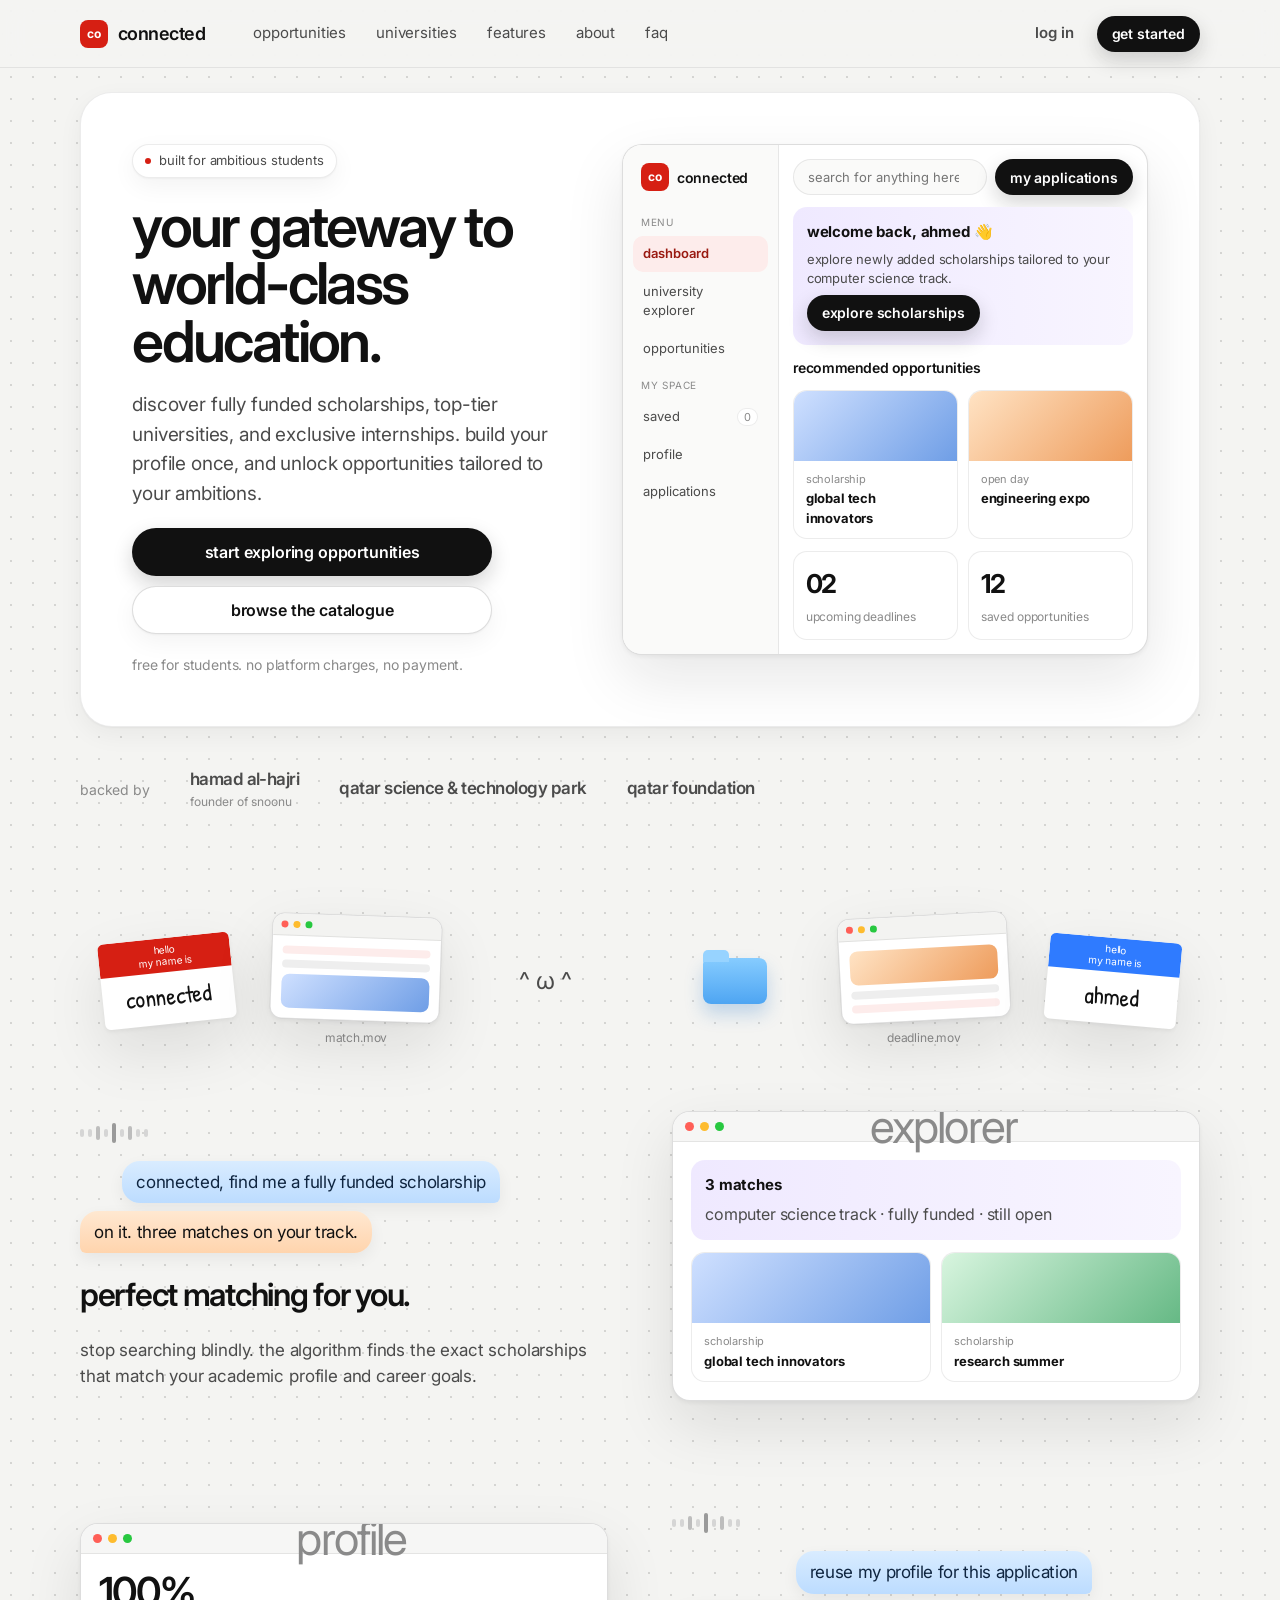
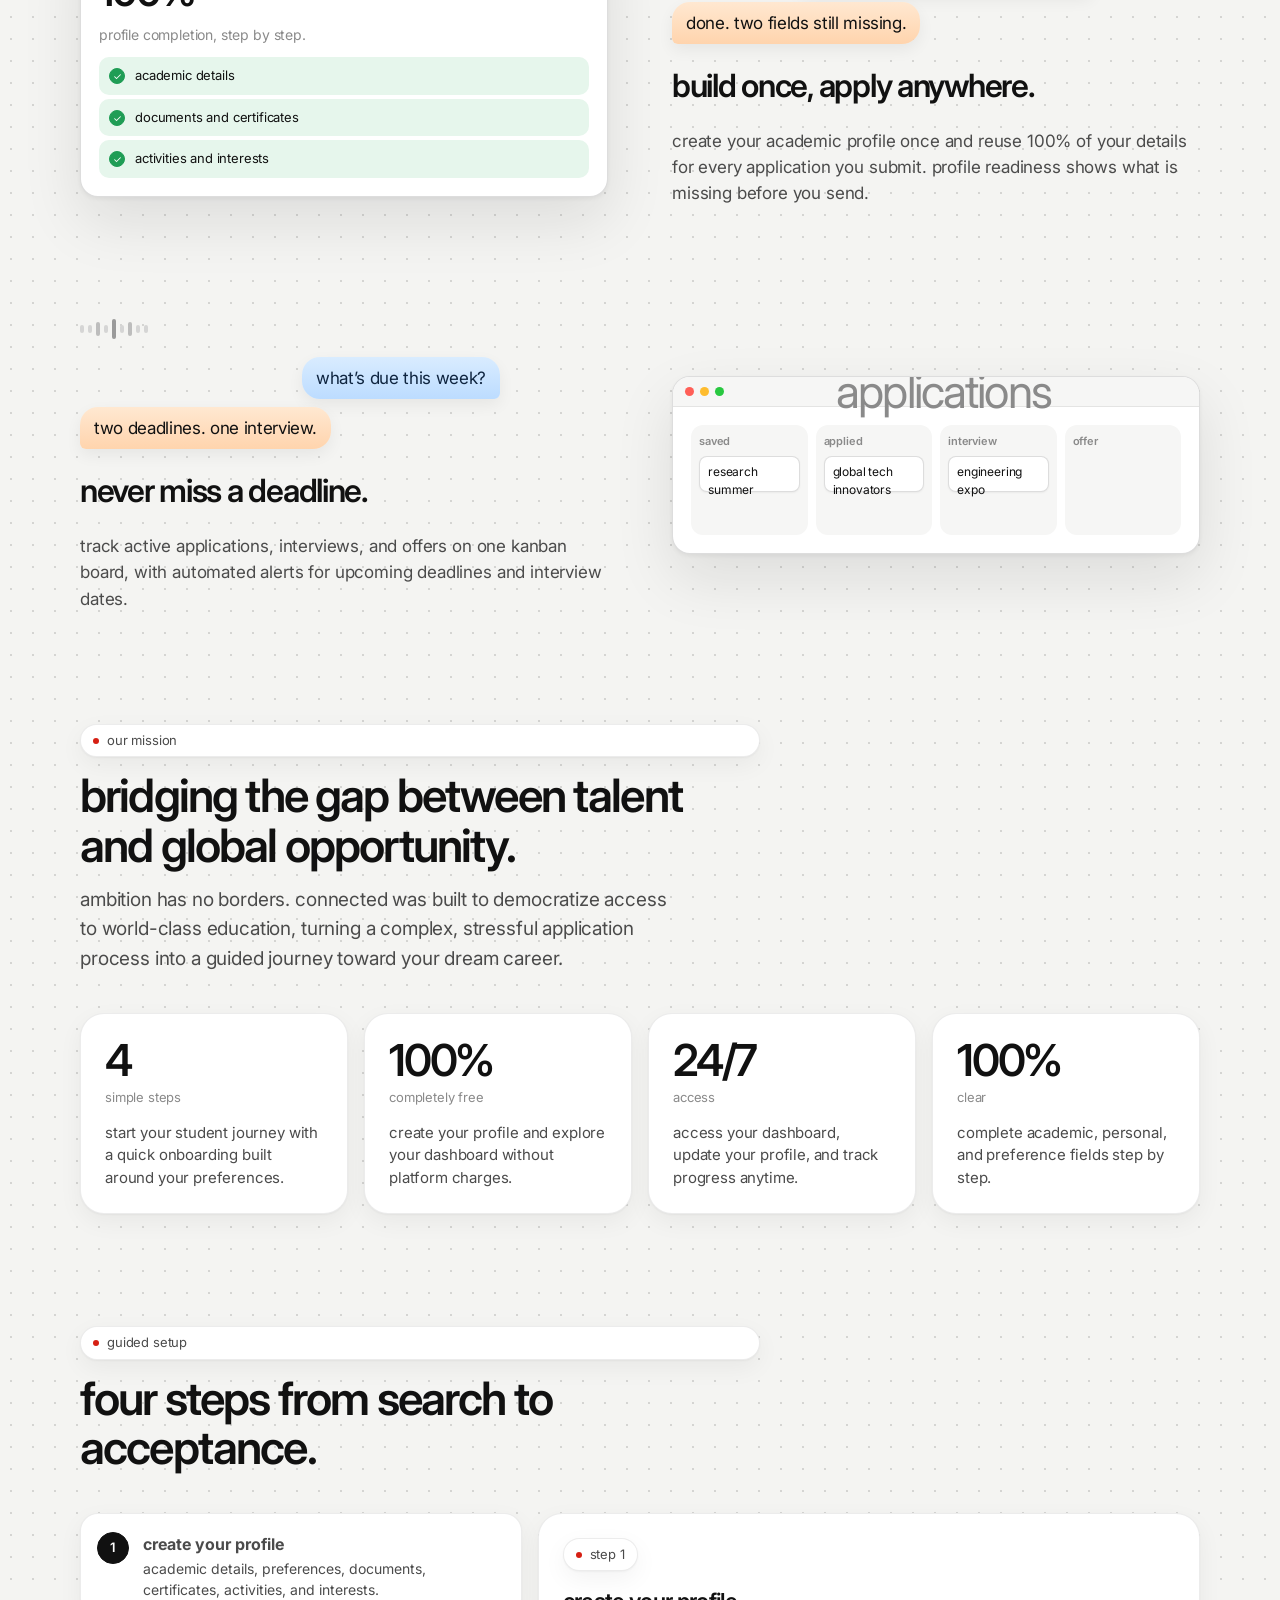
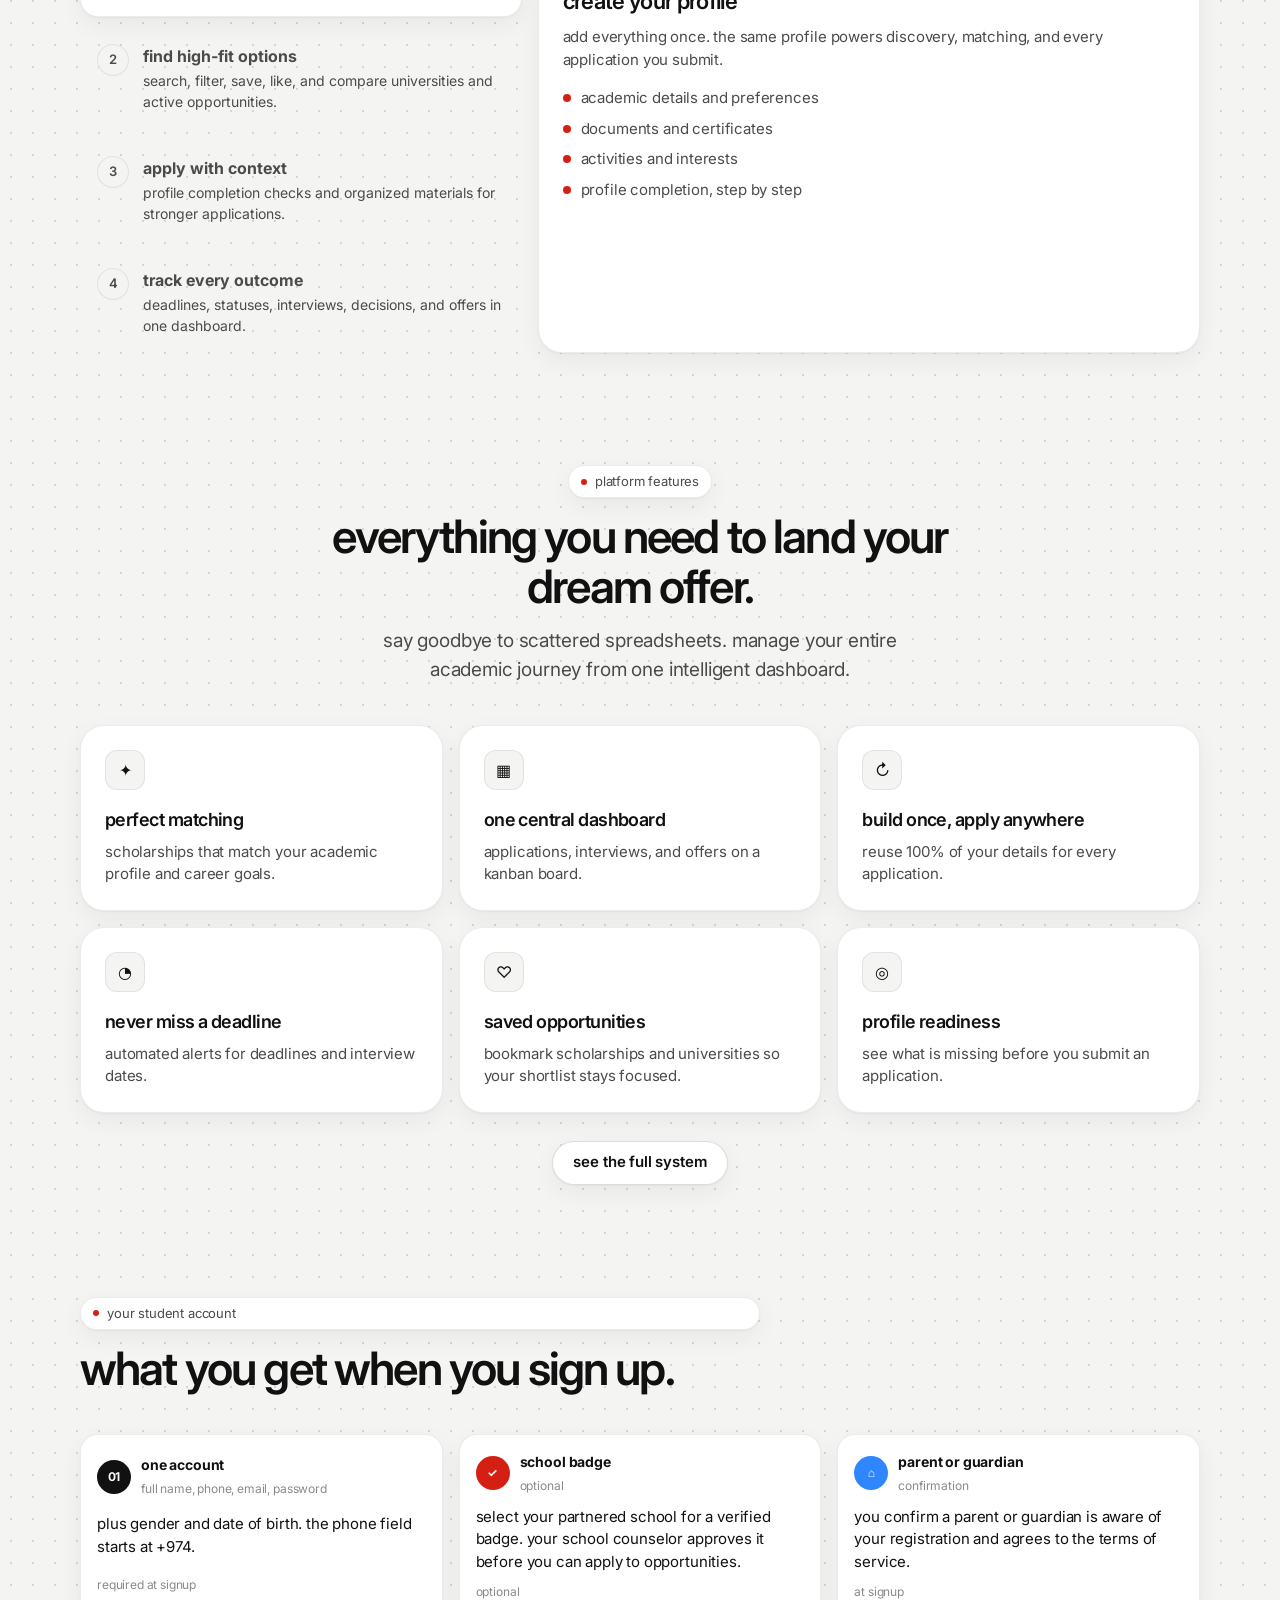
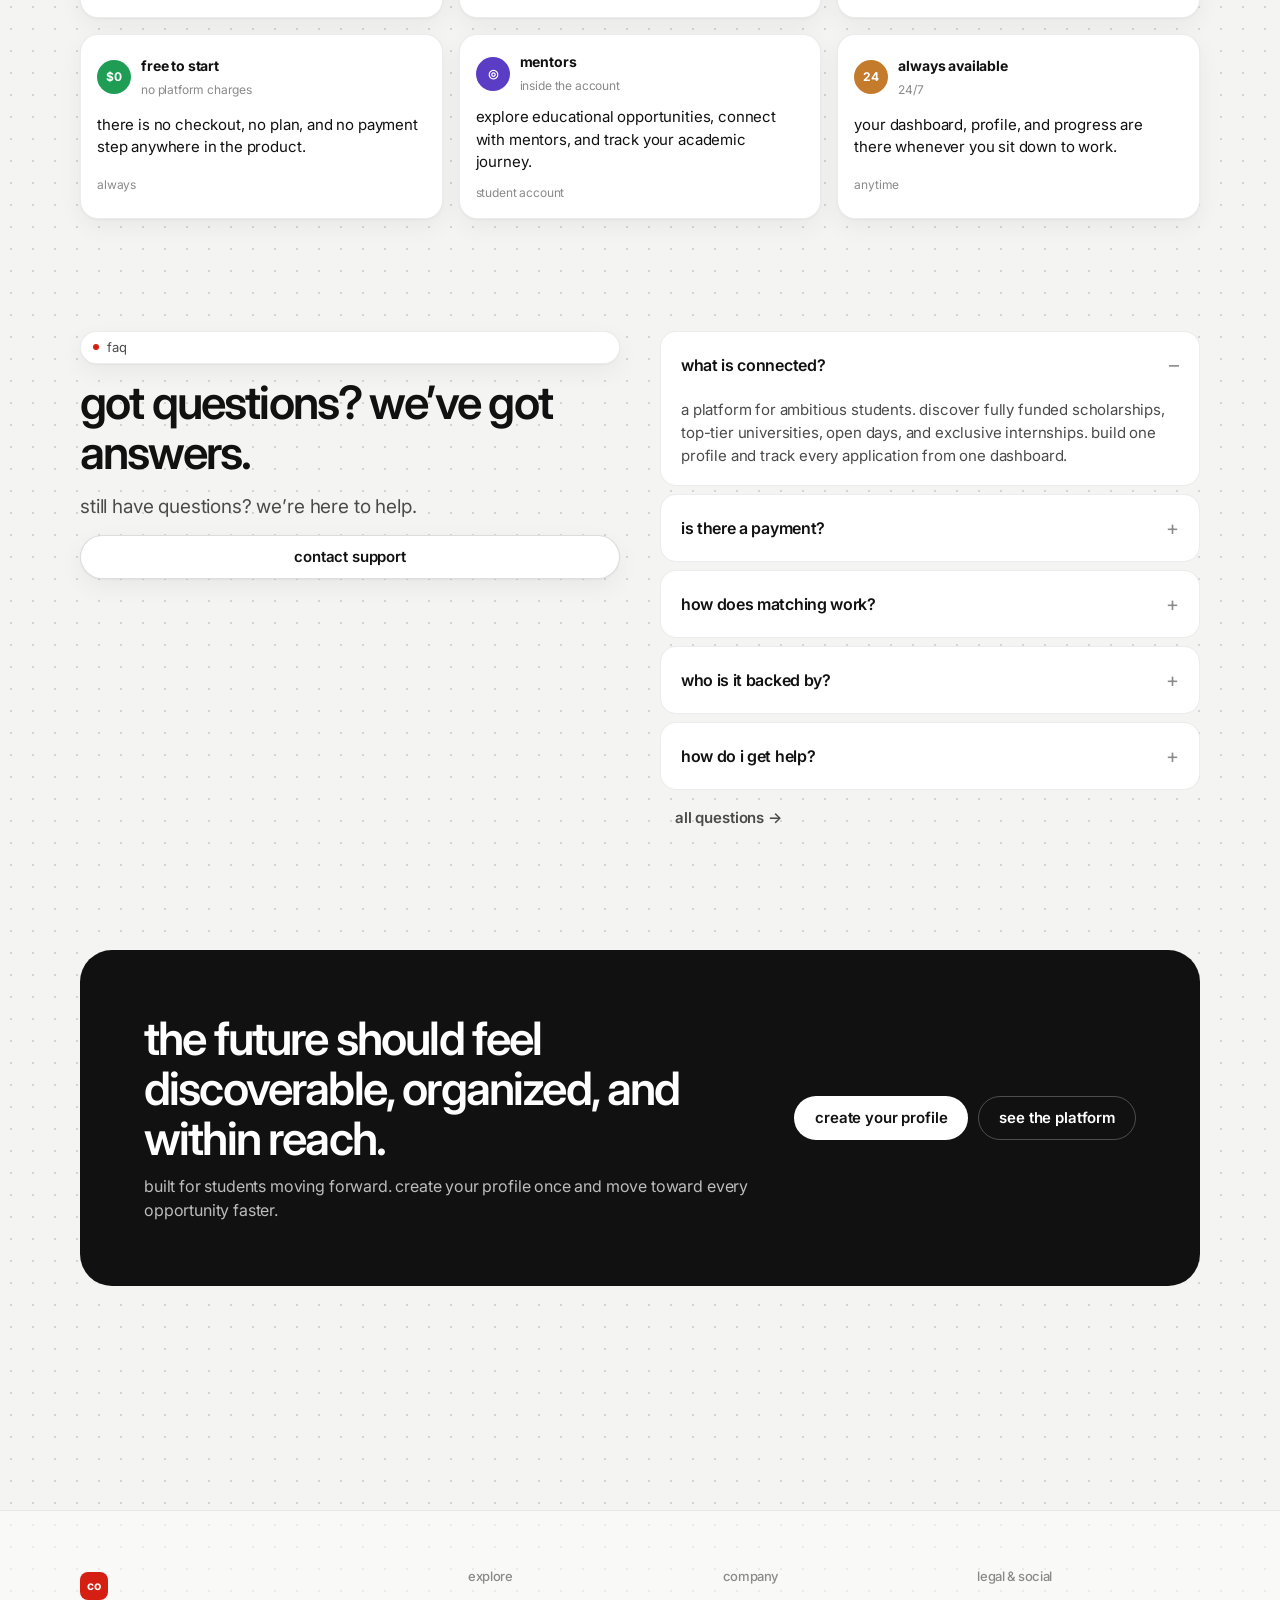
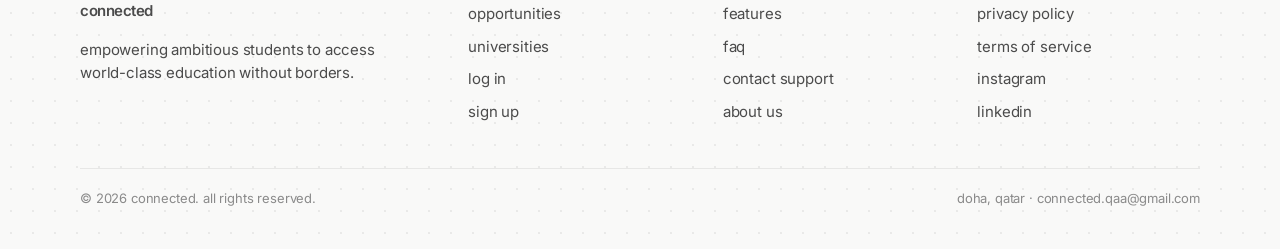
==== index.html @ 1ccaae8f "Add the ConnectED student site so it can be published from GitHub." ====
<!DOCTYPE html>
<html lang="en">
<head>
  <meta charset="UTF-8">
  <meta name="viewport" content="width=device-width, initial-scale=1">
  <title>connected — your gateway to world-class education</title>
  <meta name="description" content="ConnectED helps students discover fully funded scholarships, top-tier universities, and exclusive internships. One profile, one dashboard. Free, with no platform charges.">
  <link rel="icon" href="data:image/svg+xml,%3Csvg xmlns='http://www.w3.org/2000/svg' viewBox='0 0 32 32'%3E%3Crect rx='8' width='32' height='32' fill='%23d61f13'/%3E%3Ctext x='16' y='21' text-anchor='middle' font-size='12' font-weight='700' fill='white' font-family='sans-serif'%3Eco%3C/text%3E%3C/svg%3E">
  <link rel="preconnect" href="https://fonts.googleapis.com">
  <link rel="preconnect" href="https://fonts.gstatic.com" crossorigin>
  <link href="https://fonts.googleapis.com/css2?family=Inter:wght@400;500;600;700&family=Patrick+Hand&display=swap" rel="stylesheet">
  <link rel="stylesheet" href="css/site.css">
</head>
<body>
  <a class="skip" href="#main">skip to content</a>
  <div class="boot" id="boot" aria-hidden="true">
    <div>
      <div class="boot-num" id="boot-num">00</div>
      <p>loading opportunities</p>
      <div class="boot-bar"><span></span></div>
    </div>
  </div>

  <header class="nav">
    <div class="container">
      <a class="brand" href="index.html"><span class="brand-mark">co</span>connected</a>
      <nav class="nav-links" aria-label="Site">
        <a href="opportunities.html">opportunities</a>
        <a href="universities.html">universities</a>
        <a href="features.html">features</a>
        <a href="about.html">about</a>
        <a href="faq.html">faq</a>
      </nav>
      <div class="nav-right">
        <a class="btn btn-ghost" href="https://connectedqa.com/login">log in</a>
        <a class="btn btn-primary btn-sm" href="https://connectedqa.com/signup">get started</a>
        <button class="nav-toggle" id="nav-toggle" aria-expanded="false" aria-controls="mobile-panel" aria-label="Menu"><span></span></button>
      </div>
    </div>
  </header>
  <div class="mobile-panel" id="mobile-panel">
    <a href="opportunities.html">opportunities</a>
    <a href="universities.html">universities</a>
    <a href="features.html">features</a>
    <a href="about.html">about</a>
    <a href="faq.html">faq</a>
    <a href="support.html">support</a>
    <a href="https://connectedqa.com/login">log in</a>
    <a class="btn btn-primary" href="https://connectedqa.com/signup">get started</a>
  </div>

  <main id="main">
    <!-- hero: white card on grey paper (cal.com), tight display type (linear) -->
    <section class="hero">
      <div class="container">
        <div class="hero-card">
          <div class="hero-copy">
            <span class="eyebrow"><i></i>built for ambitious students</span>
            <h1 class="display">your gateway to world-class education.</h1>
            <p class="lead">discover fully funded scholarships, top-tier universities, and exclusive internships. build your profile once, and unlock opportunities tailored to your ambitions.</p>
            <div class="hero-actions">
              <a class="btn btn-primary" href="https://connectedqa.com/signup">start exploring opportunities</a>
              <a class="btn btn-secondary" href="opportunities.html">browse the catalogue</a>
            </div>
            <p class="hero-note">free for students. no platform charges, no payment.</p>
          </div>

          <div class="hero-visual">
            <div class="app" id="app" aria-label="ConnectED dashboard preview">
              <aside class="app-side">
                <div class="app-brand"><span class="brand-mark">co</span>connected</div>
                <div class="app-label">menu</div>
                <button type="button" data-view="dashboard" aria-pressed="true">dashboard</button>
                <button type="button" data-view="explorer" aria-pressed="false">university explorer</button>
                <button type="button" data-view="opportunities" aria-pressed="false">opportunities</button>
                <div class="app-label">my space</div>
                <button type="button" data-view="saved" aria-pressed="false">saved <span class="count" data-saved-count>0</span></button>
                <button type="button" data-view="profile" aria-pressed="false">profile</button>
                <button type="button" data-view="applications" aria-pressed="false">applications</button>
              </aside>
              <div class="app-main">
                <div class="app-top">
                  <input class="field" id="app-search" type="search" placeholder="search for anything here..." aria-label="Search the preview">
                  <a class="btn btn-primary btn-sm" href="https://connectedqa.com/signup">my applications</a>
                </div>

                <div class="app-panel" data-panel="dashboard">
                  <div class="banner">
                    <strong>welcome back, ahmed 👋</strong>
                    <p>explore newly added scholarships tailored to your computer science track.</p>
                    <a class="btn btn-primary btn-sm" href="opportunities.html">explore scholarships</a>
                  </div>
                  <h4>recommended opportunities</h4>
                  <div class="rec-grid">
                    <article class="rec"><div class="rec-cover cover-a"></div><div class="rec-body"><span>scholarship</span><strong>global tech innovators</strong></div></article>
                    <article class="rec"><div class="rec-cover cover-b"></div><div class="rec-body"><span>open day</span><strong>engineering expo</strong></div></article>
                  </div>
                  <div class="rail">
                    <div class="mini"><b>02</b><span>upcoming deadlines</span></div>
                    <div class="mini"><b>12</b><span>saved opportunities</span></div>
                  </div>
                </div>

                <div class="app-panel" data-panel="explorer" hidden>
                  <h4>global university hub</h4>
                  <p>discover institutions tailored to your ambitions, or explore the complete network. filter by location, major, and interest.</p>
                  <div class="app-top">
                    <input class="field" placeholder="location" aria-label="Location" disabled>
                    <input class="field" value="computer science" aria-label="Major" disabled>
                  </div>
                  <div class="empty"><strong>the live network opens in your account</strong><p>this preview follows the computer science track from the homepage.</p></div>
                  <a class="btn btn-secondary btn-sm" href="universities.html">open the university hub</a>
                </div>

                <div class="app-panel" data-panel="opportunities" hidden>
                  <h4>active opportunities</h4>
                  <div data-opp-list></div>
                </div>

                <div class="app-panel" data-panel="saved" hidden>
                  <h4>saved</h4>
                  <div data-saved-list></div>
                </div>

                <div class="app-panel" data-panel="profile" hidden>
                  <div class="meter" data-meter>50%</div>
                  <p>profile completion. academic, personal, and preference fields, step by step.</p>
                  <div class="check-list">
                    <button class="check" type="button" aria-pressed="true"><span class="dot">✓</span>academic details</button>
                    <button class="check" type="button" aria-pressed="true"><span class="dot">✓</span>preferences</button>
                    <button class="check" type="button" aria-pressed="false"><span class="dot">✓</span>documents and certificates</button>
                    <button class="check" type="button" aria-pressed="false"><span class="dot">✓</span>activities and interests</button>
                  </div>
                </div>

                <div class="app-panel" data-panel="applications" hidden>
                  <h4>one central dashboard</h4>
                  <p>track active applications, interviews, and offers.</p>
                  <div class="kanban">
                    <div><b>saved</b><span class="chip">global tech innovators</span></div>
                    <div><b>applied</b></div>
                    <div><b>interview</b></div>
                    <div><b>offer</b></div>
                  </div>
                </div>
              </div>
            </div>
          </div>
        </div>

        <div class="logo-row" aria-label="Backed by">
          <span class="label">backed by</span>
          <span class="logo">hamad al-hajri<small>founder of snoonu</small></span>
          <span class="logo">qatar science &amp; technology park</span>
          <span class="logo">qatar foundation</span>
        </div>
      </div>
    </section>

    <!-- sticker band (heyclicky) -->
    <section class="section tight">
      <div class="container">
        <div class="stickers" aria-hidden="true">
          <div class="sticker"><div class="nametag red" style="--rot:-6deg"><div class="nametag-top">hello<br>my name is</div><div class="nametag-name">connected</div></div></div>
          <div class="sticker"><div class="window" style="--rot:2deg"><div class="window-bar"><i></i><i></i><i></i></div><div class="window-body"><div class="bar on"></div><div class="bar"></div><div class="tile cover-a"></div></div></div><span class="cap">match.mov</span></div>
          <div class="sticker"><div class="kaomoji">^ ω ^</div></div>
          <div class="sticker"><div class="folder"></div></div>
          <div class="sticker"><div class="window" style="--rot:-3deg"><div class="window-bar"><i></i><i></i><i></i></div><div class="window-body"><div class="tile cover-b"></div><div class="bar"></div><div class="bar on"></div></div></div><span class="cap">deadline.mov</span></div>
          <div class="sticker"><div class="nametag blue" style="--rot:5deg"><div class="nametag-top">hello<br>my name is</div><div class="nametag-name">ahmed</div></div></div>
        </div>
      </div>
    </section>

    <!-- feature scenes -->
    <section class="section" id="features">
      <div class="container">
        <article class="scene">
          <div class="scene-copy">
            <div class="wave" aria-hidden="true"><i></i><i></i><i></i><i></i><i></i><i></i><i></i><i></i><i></i></div>
            <div class="bubbles">
              <div class="bubble me">connected, find me a fully funded scholarship</div>
              <div class="bubble them">on it. three matches on your track.</div>
            </div>
            <h3>perfect matching for you.</h3>
            <p>stop searching blindly. the algorithm finds the exact scholarships that match your academic profile and career goals.</p>
          </div>
          <div class="scene-visual">
            <div class="frame">
              <div class="frame-bar"><i></i><i></i><i></i><span class="title">explorer</span></div>
              <div class="frame-body">
                <div class="banner"><strong>3 matches</strong><p>computer science track · fully funded · still open</p></div>
                <div class="rec-grid">
                  <article class="rec"><div class="rec-cover cover-a"></div><div class="rec-body"><span>scholarship</span><strong>global tech innovators</strong></div></article>
                  <article class="rec"><div class="rec-cover cover-c"></div><div class="rec-body"><span>scholarship</span><strong>research summer</strong></div></article>
                </div>
              </div>
            </div>
          </div>
        </article>

        <article class="scene flip">
          <div class="scene-copy">
            <div class="wave" aria-hidden="true"><i></i><i></i><i></i><i></i><i></i><i></i><i></i><i></i><i></i></div>
            <div class="bubbles">
              <div class="bubble me">reuse my profile for this application</div>
              <div class="bubble them">done. two fields still missing.</div>
            </div>
            <h3>build once, apply anywhere.</h3>
            <p>create your academic profile once and reuse 100% of your details for every application you submit. profile readiness shows what is missing before you send.</p>
          </div>
          <div class="scene-visual">
            <div class="frame">
              <div class="frame-bar"><i></i><i></i><i></i><span class="title">profile</span></div>
              <div class="frame-body">
                <div class="meter">100%</div>
                <p class="muted small">profile completion, step by step.</p>
                <div class="check-list">
                  <span class="check" aria-pressed="true"><span class="dot">✓</span>academic details</span>
                  <span class="check" aria-pressed="true"><span class="dot">✓</span>documents and certificates</span>
                  <span class="check" aria-pressed="true"><span class="dot">✓</span>activities and interests</span>
                </div>
              </div>
            </div>
          </div>
        </article>

        <article class="scene">
          <div class="scene-copy">
            <div class="wave" aria-hidden="true"><i></i><i></i><i></i><i></i><i></i><i></i><i></i><i></i><i></i></div>
            <div class="bubbles">
              <div class="bubble me">what’s due this week?</div>
              <div class="bubble them">two deadlines. one interview.</div>
            </div>
            <h3>never miss a deadline.</h3>
            <p>track active applications, interviews, and offers on one kanban board, with automated alerts for upcoming deadlines and interview dates.</p>
          </div>
          <div class="scene-visual">
            <div class="frame">
              <div class="frame-bar"><i></i><i></i><i></i><span class="title">applications</span></div>
              <div class="frame-body">
                <div class="kanban">
                  <div><b>saved</b><span class="chip">research summer</span></div>
                  <div><b>applied</b><span class="chip">global tech innovators</span></div>
                  <div><b>interview</b><span class="chip">engineering expo</span></div>
                  <div><b>offer</b></div>
                </div>
              </div>
            </div>
          </div>
        </article>
      </div>
    </section>

    <!-- mission -->
    <section class="section" id="mission">
      <div class="container">
        <div class="section-head">
          <span class="eyebrow"><i></i>our mission</span>
          <h2 class="title">bridging the gap between talent and global opportunity.</h2>
          <p class="lead">ambition has no borders. connected was built to democratize access to world-class education, turning a complex, stressful application process into a guided journey toward your dream career.</p>
        </div>
        <div class="grid grid-4 mt">
          <div class="card stat"><div class="num">4</div><span class="num-label">simple steps</span><p>start your student journey with a quick onboarding built around your preferences.</p></div>
          <div class="card stat"><div class="num">100%</div><span class="num-label">completely free</span><p>create your profile and explore your dashboard without platform charges.</p></div>
          <div class="card stat"><div class="num">24/7</div><span class="num-label">access</span><p>access your dashboard, update your profile, and track progress anytime.</p></div>
          <div class="card stat"><div class="num">100%</div><span class="num-label">clear</span><p>complete academic, personal, and preference fields step by step.</p></div>
        </div>
      </div>
    </section>

    <!-- workflow -->
    <section class="section" id="workflow">
      <div class="container">
        <div class="section-head">
          <span class="eyebrow"><i></i>guided setup</span>
          <h2 class="title">four steps from search to acceptance.</h2>
        </div>
        <div class="steps mt">
          <div class="step-list" role="tablist" aria-label="Workflow steps">
            <button class="step" type="button" role="tab" data-step="0" aria-pressed="true"><span class="n">1</span><span><strong>create your profile</strong><span>academic details, preferences, documents, certificates, activities, and interests.</span></span></button>
            <button class="step" type="button" role="tab" data-step="1" aria-pressed="false"><span class="n">2</span><span><strong>find high-fit options</strong><span>search, filter, save, like, and compare universities and active opportunities.</span></span></button>
            <button class="step" type="button" role="tab" data-step="2" aria-pressed="false"><span class="n">3</span><span><strong>apply with context</strong><span>profile completion checks and organized materials for stronger applications.</span></span></button>
            <button class="step" type="button" role="tab" data-step="3" aria-pressed="false"><span class="n">4</span><span><strong>track every outcome</strong><span>deadlines, statuses, interviews, decisions, and offers in one dashboard.</span></span></button>
          </div>
          <div class="card step-detail" id="step-detail" role="tabpanel">
            <span class="eyebrow" id="step-kicker"><i></i>step 1</span>
            <h3 id="step-title" style="margin-top:14px">create your profile</h3>
            <p id="step-text">add everything once. the same profile powers discovery, matching, and every application you submit.</p>
            <ul id="step-list"></ul>
          </div>
        </div>
      </div>
    </section>

    <!-- everything -->
    <section class="section" id="everything">
      <div class="container">
        <div class="section-head center">
          <span class="eyebrow"><i></i>platform features</span>
          <h2 class="title">everything you need to land your dream offer.</h2>
          <p class="lead">say goodbye to scattered spreadsheets. manage your entire academic journey from one intelligent dashboard.</p>
        </div>
        <div class="grid grid-3 mt">
          <div class="card"><div class="icon">✦</div><h3>perfect matching</h3><p>scholarships that match your academic profile and career goals.</p></div>
          <div class="card"><div class="icon">▦</div><h3>one central dashboard</h3><p>applications, interviews, and offers on a kanban board.</p></div>
          <div class="card"><div class="icon">↻</div><h3>build once, apply anywhere</h3><p>reuse 100% of your details for every application.</p></div>
          <div class="card"><div class="icon">◔</div><h3>never miss a deadline</h3><p>automated alerts for deadlines and interview dates.</p></div>
          <div class="card"><div class="icon">♡</div><h3>saved opportunities</h3><p>bookmark scholarships and universities so your shortlist stays focused.</p></div>
          <div class="card"><div class="icon">◎</div><h3>profile readiness</h3><p>see what is missing before you submit an application.</p></div>
        </div>
        <div class="section-head center mt-s" style="margin-top:28px"><a class="btn btn-secondary" href="features.html">see the full system</a></div>
      </div>
    </section>

    <!-- notes wall -->
    <section class="section" id="account">
      <div class="container">
        <div class="section-head">
          <span class="eyebrow"><i></i>your student account</span>
          <h2 class="title">what you get when you sign up.</h2>
        </div>
        <div class="notes mt">
          <article class="note"><div class="note-top"><span class="avatar" style="background:#111">01</span><div><strong>one account</strong><span>full name, phone, email, password</span></div></div><p>plus gender and date of birth. the phone field starts at +974.</p><em>required at signup</em></article>
          <article class="note"><div class="note-top"><span class="avatar" style="background:#d61f13">✓</span><div><strong>school badge</strong><span>optional</span></div></div><p>select your partnered school for a verified badge. your school counselor approves it before you can apply to opportunities.</p><em>optional</em></article>
          <article class="note"><div class="note-top"><span class="avatar" style="background:#2f86ff">⌂</span><div><strong>parent or guardian</strong><span>confirmation</span></div></div><p>you confirm a parent or guardian is aware of your registration and agrees to the terms of service.</p><em>at signup</em></article>
          <article class="note"><div class="note-top"><span class="avatar" style="background:#1f9d55">$0</span><div><strong>free to start</strong><span>no platform charges</span></div></div><p>there is no checkout, no plan, and no payment step anywhere in the product.</p><em>always</em></article>
          <article class="note"><div class="note-top"><span class="avatar" style="background:#5b3cc4">◎</span><div><strong>mentors</strong><span>inside the account</span></div></div><p>explore educational opportunities, connect with mentors, and track your academic journey.</p><em>student account</em></article>
          <article class="note"><div class="note-top"><span class="avatar" style="background:#c47b2b">24</span><div><strong>always available</strong><span>24/7</span></div></div><p>your dashboard, profile, and progress are there whenever you sit down to work.</p><em>anytime</em></article>
        </div>
      </div>
    </section>

    <!-- faq -->
    <section class="section" id="faq">
      <div class="container">
        <div class="grid grid-2" style="gap:40px; align-items:start">
          <div class="section-head">
            <span class="eyebrow"><i></i>faq</span>
            <h2 class="title">got questions? we’ve got answers.</h2>
            <p class="lead">still have questions? we’re here to help.</p>
            <a class="btn btn-secondary" href="support.html">contact support</a>
          </div>
          <div class="faq">
            <div class="faq-item open"><button type="button" aria-expanded="true">what is connected?</button><p class="faq-a">a platform for ambitious students. discover fully funded scholarships, top-tier universities, open days, and exclusive internships. build one profile and track every application from one dashboard.</p></div>
            <div class="faq-item"><button type="button" aria-expanded="false">is there a payment?</button><p class="faq-a">no. there is no checkout and no paid plan. you create a profile and explore the dashboard without platform charges.</p></div>
            <div class="faq-item"><button type="button" aria-expanded="false">how does matching work?</button><p class="faq-a">you complete academic details, preferences, activities, and interests. connected uses that profile to surface scholarships and programs that fit your goals.</p></div>
            <div class="faq-item"><button type="button" aria-expanded="false">who is it backed by?</button><p class="faq-a">hamad al-hajri, founder of snoonu, qatar science and technology park, and qatar foundation.</p></div>
            <div class="faq-item"><button type="button" aria-expanded="false">how do i get help?</button><p class="faq-a">email connected.qaa@gmail.com. support typically replies within one business day.</p></div>
            <a class="btn btn-ghost" href="faq.html" style="justify-self:start">all questions →</a>
          </div>
        </div>
      </div>
    </section>

    <!-- cta -->
    <section class="section" id="cta">
      <div class="container">
        <div class="cta">
          <div>
            <h2 class="title">the future should feel discoverable, organized, and within reach.</h2>
            <p>built for students moving forward. create your profile once and move toward every opportunity faster.</p>
          </div>
          <div class="cta-actions">
            <a class="btn btn-primary" href="https://connectedqa.com/signup">create your profile</a>
            <a class="btn btn-secondary" href="features.html">see the platform</a>
          </div>
        </div>
      </div>
    </section>
  </main>

  <footer class="footer">
    <div class="container">
      <div class="footer-grid">
        <div>
          <a class="brand" href="index.html"><span class="brand-mark">co</span>connected</a>
          <p class="tag">empowering ambitious students to access world-class education without borders.</p>
        </div>
        <div><h4>explore</h4><a href="opportunities.html">opportunities</a><a href="universities.html">universities</a><a href="https://connectedqa.com/login">log in</a><a href="https://connectedqa.com/signup">sign up</a></div>
        <div><h4>company</h4><a href="features.html">features</a><a href="faq.html">faq</a><a href="support.html">contact support</a><a href="about.html">about us</a></div>
        <div><h4>legal &amp; social</h4><a href="https://connectedqa.com/privacy-policy">privacy policy</a><a href="https://connectedqa.com/terms-of-service">terms of service</a><a href="https://www.instagram.com/connectedqa/">instagram</a><a href="https://www.linkedin.com/company/connectedqa">linkedin</a></div>
      </div>
      <div class="footer-bottom"><span>© 2026 connected. all rights reserved.</span><span>doha, qatar · connected.qaa@gmail.com</span></div>
    </div>
  </footer>
  <script src="js/site.js"></script>
</body>
</html>
---- css/site.css ----
/* connected — design system
   grey paper + dot grid (heyclicky), white card hero + stacked pills (cal.com),
   128px section rhythm + tight display type (linear). grid only, no absolute text. */

:root {
  --bg: #f4f4f2;
  --paper: #ffffff;
  --ink: #111111;
  --ink-2: #4b4b4b;
  --ink-3: #8a8a8a;
  --line: rgba(17, 17, 17, 0.08);
  --line-2: rgba(17, 17, 17, 0.14);
  --brand: #d61f13;
  --brand-soft: #fdeceb;
  --blue: #2f86ff;
  --blue-soft: #e3efff;
  --green: #1f9d55;
  --green-soft: #e6f6ec;
  --radius: 24px;
  --radius-s: 14px;
  --shadow-s: 0 1px 2px rgba(17, 17, 17, 0.04), 0 8px 24px rgba(17, 17, 17, 0.05);
  --shadow-m: 0 2px 4px rgba(17, 17, 17, 0.05), 0 24px 60px rgba(17, 17, 17, 0.1);
  --font: "Inter", -apple-system, BlinkMacSystemFont, "Segoe UI", Roboto, sans-serif;
  --hand: "Patrick Hand", "Segoe Print", cursive;
  --container: 1120px;
  --nav-h: 68px;
  --section: 112px;
  color-scheme: light;
}

*, *::before, *::after { box-sizing: border-box; }
html { scroll-behavior: smooth; -webkit-text-size-adjust: 100%; }
body {
  margin: 0;
  font-family: var(--font);
  font-size: 16px;
  line-height: 1.5;
  color: var(--ink);
  background-color: var(--bg);
  background-image: radial-gradient(rgba(17, 17, 17, 0.14) 1px, transparent 1.2px);
  background-size: 22px 22px;
  letter-spacing: -0.01em;
  overflow-x: hidden;
}
img, svg { display: block; max-width: 100%; }
a { color: inherit; text-decoration: none; }
button, input, select, textarea { font: inherit; color: inherit; }
button { cursor: pointer; background: none; border: 0; padding: 0; }
p { margin: 0; }
h1, h2, h3, h4 { margin: 0; font-weight: 600; letter-spacing: -0.03em; }
[hidden] { display: none !important; }
::selection { background: #dbe9ff; }
:focus-visible { outline: 2px solid var(--blue); outline-offset: 3px; border-radius: 6px; }

.container { width: min(var(--container), calc(100% - 40px)); margin-inline: auto; }
.skip { position: absolute; left: 16px; top: -48px; z-index: 100; background: #fff; padding: 8px 12px; border-radius: 8px; }
.skip:focus { top: 12px; }

/* ---------- boot ---------- */
.boot {
  position: fixed; inset: 0; z-index: 90; display: grid; place-items: center;
  background: var(--bg);
  transition: opacity 0.4s ease, visibility 0.4s ease;
}
.boot.is-done { opacity: 0; visibility: hidden; }
.boot-num { font-size: 56px; font-weight: 600; letter-spacing: -0.06em; line-height: 1; text-align: center; }
.boot p { margin-top: 8px; color: var(--ink-3); text-align: center; font-size: 14px; }
.boot-bar { width: 140px; height: 3px; margin: 16px auto 0; border-radius: 99px; background: rgba(0, 0, 0, 0.08); overflow: hidden; }
.boot-bar span { display: block; height: 100%; width: 0; background: var(--ink); animation: load 1s ease forwards; }
@keyframes load { to { width: 100%; } }

/* ---------- nav ---------- */
.nav {
  position: sticky; top: 0; z-index: 50;
  height: var(--nav-h);
  background: rgba(244, 244, 242, 0.85);
  backdrop-filter: blur(14px);
  -webkit-backdrop-filter: blur(14px);
  border-bottom: 1px solid var(--line);
}
.nav .container { height: 100%; display: flex; align-items: center; gap: 28px; }
.brand { display: inline-flex; align-items: center; gap: 10px; font-weight: 600; font-size: 18px; letter-spacing: -0.03em; }
.brand-mark {
  width: 28px; height: 28px; border-radius: 8px; background: var(--brand); color: #fff;
  display: grid; place-items: center; font-size: 12px; font-weight: 700; letter-spacing: -0.02em;
}
.nav-links { display: flex; gap: 6px; margin-left: 8px; }
.nav-links a { padding: 8px 12px; border-radius: 10px; color: var(--ink-2); font-size: 15px; }
.nav-links a:hover, .nav-links a[aria-current="page"] { color: var(--ink); background: rgba(17, 17, 17, 0.05); }
.nav-right { margin-left: auto; display: flex; align-items: center; gap: 8px; }
.nav-toggle { display: none; width: 40px; height: 40px; border-radius: 10px; position: relative; }
.nav-toggle span, .nav-toggle span::before, .nav-toggle span::after {
  content: ""; position: absolute; left: 11px; width: 18px; height: 1.6px; background: var(--ink); border-radius: 2px;
}
.nav-toggle span { top: 19px; }
.nav-toggle span::before { left: 0; top: -6px; }
.nav-toggle span::after { left: 0; top: 6px; }
.mobile-panel {
  display: none; position: fixed; z-index: 49; left: 12px; right: 12px; top: calc(var(--nav-h) + 8px);
  background: #fff; border: 1px solid var(--line); border-radius: 20px; box-shadow: var(--shadow-m); padding: 10px;
}
.mobile-panel.is-open { display: block; }
.mobile-panel a { display: block; padding: 12px 14px; border-radius: 12px; font-size: 17px; }
.mobile-panel a:hover { background: var(--bg); }
.mobile-panel .btn { margin-top: 6px; width: 100%; }

/* ---------- buttons ---------- */
.btn {
  display: inline-flex; align-items: center; justify-content: center; gap: 8px;
  height: 44px; padding: 0 20px; border-radius: 999px;
  font-size: 15px; font-weight: 600; letter-spacing: -0.01em; white-space: nowrap;
  border: 1px solid transparent; transition: transform 0.15s ease, background 0.15s ease, box-shadow 0.15s ease;
}
.btn:hover { transform: translateY(-1px); }
.btn:active { transform: translateY(0); }
.btn-primary { background: var(--ink); color: #fff; box-shadow: 0 8px 20px rgba(17, 17, 17, 0.18); }
.btn-primary:hover { background: #000; }
.btn-secondary { background: #fff; color: var(--ink); border-color: var(--line-2); box-shadow: var(--shadow-s); }
.btn-ghost { background: transparent; color: var(--ink-2); height: 40px; padding: 0 14px; }
.btn-ghost:hover { color: var(--ink); background: rgba(17, 17, 17, 0.05); transform: none; }
.btn-block { width: 100%; }
.btn-sm { height: 36px; padding: 0 14px; font-size: 14px; }
.btn svg { width: 16px; height: 16px; }

/* ---------- type ---------- */
.eyebrow {
  display: inline-flex; align-items: center; gap: 8px;
  padding: 6px 12px; border-radius: 999px; background: #fff; border: 1px solid var(--line);
  font-size: 13px; color: var(--ink-2); box-shadow: var(--shadow-s);
}
.eyebrow i { width: 6px; height: 6px; border-radius: 50%; background: var(--brand); }
.display { font-size: clamp(42px, 6vw, 72px); line-height: 1; letter-spacing: -0.045em; }
.title { font-size: clamp(30px, 4vw, 46px); line-height: 1.08; letter-spacing: -0.04em; }
.title-s { font-size: clamp(22px, 2.6vw, 28px); line-height: 1.15; }
.lead { color: var(--ink-2); font-size: clamp(17px, 1.5vw, 19px); line-height: 1.55; }
.muted { color: var(--ink-3); }
.small { font-size: 14px; }
.hand { font-family: var(--hand); }
.section-head { max-width: 680px; display: grid; gap: 14px; }
.section-head.center { margin-inline: auto; text-align: center; justify-items: center; }
.section-head .lead { max-width: 600px; }

/* ---------- sections ---------- */
.section { padding-block: var(--section); }
.section.tight { padding-block: 64px; }
.section + .section { padding-top: 0; }
.grid { display: grid; gap: 16px; }
.grid-2 { grid-template-columns: repeat(2, minmax(0, 1fr)); }
.grid-3 { grid-template-columns: repeat(3, minmax(0, 1fr)); }
.grid-4 { grid-template-columns: repeat(4, minmax(0, 1fr)); }
.mt { margin-top: 40px; }
.mt-s { margin-top: 24px; }

.card {
  background: var(--paper); border: 1px solid var(--line); border-radius: var(--radius);
  padding: 24px; box-shadow: var(--shadow-s); min-width: 0;
}
.card h3 { font-size: 18px; margin-bottom: 8px; }
.card p { color: var(--ink-2); font-size: 15px; line-height: 1.5; }
.card .icon {
  width: 40px; height: 40px; border-radius: 12px; display: grid; place-items: center; margin-bottom: 16px;
  background: var(--bg); border: 1px solid var(--line); font-size: 16px;
}
.card.dark { background: var(--ink); color: #fff; border-color: var(--ink); }
.card.dark p { color: rgba(255, 255, 255, 0.72); }
.stat .num { font-size: 44px; font-weight: 600; letter-spacing: -0.05em; line-height: 1; }
.stat .num-label { display: block; margin-top: 6px; font-size: 13px; color: var(--ink-3); }
.stat p { margin-top: 14px; }

/* ---------- hero ---------- */
.hero { padding-top: 24px; }
.hero-card {
  background: var(--paper); border: 1px solid var(--line); border-radius: 32px; box-shadow: var(--shadow-s);
  padding: clamp(28px, 4vw, 56px);
  display: grid; grid-template-columns: minmax(0, 5fr) minmax(0, 6fr); gap: clamp(28px, 4vw, 56px); align-items: start;
}
.hero-copy { display: grid; gap: 20px; justify-items: start; min-width: 0; }
.hero-copy .display { font-size: clamp(38px, 4.5vw, 60px); overflow-wrap: anywhere; }
.hero-actions { display: grid; gap: 10px; width: min(100%, 360px); }
.hero-actions .btn { width: 100%; height: 48px; font-size: 16px; }
.hero-note { color: var(--ink-3); font-size: 14px; }
.hero-visual { min-width: 0; }

/* backed by */
.logo-row { display: flex; flex-wrap: wrap; align-items: center; gap: 14px 40px; padding-block: 40px 0; }
.logo-row .label { color: var(--ink-3); font-size: 14px; }
.logo-row .logo { font-weight: 600; font-size: 17px; letter-spacing: -0.03em; color: var(--ink-2); }
.logo-row .logo small { display: block; font-weight: 400; font-size: 12px; color: var(--ink-3); letter-spacing: 0; }

/* ---------- product mockup ---------- */
.app {
  background: #fff; border: 1px solid var(--line-2); border-radius: 20px; box-shadow: var(--shadow-m);
  display: grid; grid-template-columns: 156px minmax(0, 1fr); overflow: hidden; min-height: 460px;
}
.app-side { background: #fafaf9; border-right: 1px solid var(--line); padding: 14px 10px; display: grid; align-content: start; gap: 2px; }
.app-side .app-brand { display: flex; align-items: center; gap: 8px; padding: 4px 8px 12px; font-weight: 600; font-size: 14px; }
.app-side .app-label { padding: 10px 8px 4px; font-size: 10px; letter-spacing: 0.08em; color: var(--ink-3); text-transform: uppercase; }
.app-side button {
  display: flex; align-items: center; justify-content: space-between; gap: 6px;
  width: 100%; text-align: left; padding: 8px 10px; border-radius: 10px; font-size: 13px; color: var(--ink-2);
}
.app-side button:hover { background: rgba(17, 17, 17, 0.04); }
.app-side button[aria-pressed="true"] { background: var(--brand-soft); color: #9a1a11; font-weight: 600; }
.app-side .count { font-size: 11px; background: #fff; border: 1px solid var(--line); border-radius: 99px; padding: 0 6px; color: var(--ink-3); }
.app-main { padding: 14px; display: grid; gap: 12px; align-content: start; min-width: 0; }
.app-top { display: flex; gap: 8px; align-items: center; }
.field {
  height: 36px; width: 100%; border: 1px solid var(--line); background: #fafaf9; border-radius: 999px; padding: 0 14px; font-size: 13px; outline: none; min-width: 0;
}
.field:focus { border-color: #b9d4ff; background: #fff; }
.app-panel { display: grid; gap: 12px; }
.app-panel h4 { font-size: 14px; }
.app-panel p { font-size: 13px; color: var(--ink-2); }
.banner {
  background: linear-gradient(90deg, #efe9ff, #f8f5ff); border-radius: 14px; padding: 14px;
  display: grid; gap: 6px; justify-items: start;
}
.banner strong { font-size: 15px; }
.banner p { color: var(--ink-2); }
.rec-grid { display: grid; grid-template-columns: repeat(2, minmax(0, 1fr)); gap: 10px; }
.rec { border: 1px solid var(--line); border-radius: 14px; overflow: hidden; background: #fff; }
.rec-cover { height: 70px; }
.rec-body { padding: 10px 12px; display: grid; gap: 2px; }
.rec-body strong { font-size: 13px; }
.rec-body span { font-size: 11px; color: var(--ink-3); }
.cover-a { background: linear-gradient(135deg, #cfe0ff, #6f9ee6); }
.cover-b { background: linear-gradient(135deg, #ffe3c4, #ee9c5c); }
.cover-c { background: linear-gradient(135deg, #d8f5df, #66b985); }
.cover-d { background: linear-gradient(135deg, #f1d8ff, #a874d1); }
.rail { display: grid; grid-template-columns: 1fr 1fr; gap: 10px; }
.rail .mini { border: 1px solid var(--line); border-radius: 14px; padding: 12px; background: #fff; }
.rail .mini b { display: block; font-size: 26px; letter-spacing: -0.05em; }
.rail .mini span { font-size: 12px; color: var(--ink-3); }
.row-item {
  display: flex; justify-content: space-between; align-items: center; gap: 12px;
  padding: 12px 0; border-top: 1px solid var(--line);
}
.row-item:first-child { border-top: 0; }
.row-item strong { display: block; font-size: 14px; }
.row-item span { font-size: 12px; color: var(--ink-3); }
.chip-btn { height: 30px; padding: 0 12px; border-radius: 999px; border: 1px solid var(--line-2); background: #fff; font-size: 12px; font-weight: 600; white-space: nowrap; }
.chip-btn[aria-pressed="true"] { background: var(--ink); color: #fff; border-color: var(--ink); }
.empty { padding: 26px 12px; text-align: center; display: grid; gap: 4px; }
.empty strong { font-size: 14px; }
.empty p { font-size: 13px; color: var(--ink-3); }
.check-list { display: grid; gap: 4px; }
.check { display: flex; align-items: center; gap: 10px; width: 100%; text-align: left; padding: 9px 10px; border-radius: 10px; font-size: 13px; }
.check:hover { background: rgba(17, 17, 17, 0.04); }
.check[aria-pressed="true"] { background: var(--green-soft); }
.check .dot { width: 16px; height: 16px; border-radius: 50%; border: 1.5px solid #cfcfcf; flex: none; display: grid; place-items: center; color: #fff; font-size: 10px; }
.check[aria-pressed="true"] .dot { background: var(--green); border-color: var(--green); }
.meter { font-size: 40px; font-weight: 600; letter-spacing: -0.05em; line-height: 1; }
.kanban { display: grid; grid-template-columns: repeat(4, minmax(0, 1fr)); gap: 8px; }
.kanban > div { background: #f6f6f5; border-radius: 12px; padding: 8px; min-height: 110px; display: grid; align-content: start; gap: 6px; }
.kanban b { font-size: 11px; color: var(--ink-3); font-weight: 600; text-transform: lowercase; }
.kanban .chip { background: #fff; border-radius: 8px; padding: 6px 8px; font-size: 12px; box-shadow: 0 1px 2px rgba(0, 0, 0, 0.05); }

/* ---------- sticker band (heyclicky) ---------- */
.stickers {
  display: grid; grid-template-columns: repeat(6, minmax(0, 1fr)); gap: 16px; align-items: center; justify-items: center;
  padding-block: 40px 0;
}
.sticker { display: grid; gap: 8px; justify-items: center; animation: float 7s ease-in-out infinite; }
.sticker:nth-child(2n) { animation-delay: -2.5s; }
.sticker:nth-child(3n) { animation-delay: -4s; }
@keyframes float { 0%, 100% { translate: 0 0; } 50% { translate: 0 -8px; } }
.sticker .cap { font-size: 12px; color: var(--ink-3); }
.nametag { width: 132px; background: #fff; border-radius: 6px; overflow: hidden; box-shadow: var(--shadow-m); transform: rotate(var(--rot, -5deg)); }
.nametag-top { color: #fff; text-align: center; font-size: 10px; line-height: 1.15; padding: 6px 8px 5px; }
.nametag.red .nametag-top { background: var(--brand); }
.nametag.blue .nametag-top { background: #2f7bff; }
.nametag-name { font-family: var(--hand); font-size: 24px; text-align: center; padding: 6px 8px 10px; }
.kaomoji { font-size: 24px; color: var(--ink-2); }
.folder { width: 64px; height: 46px; border-radius: 6px 8px 8px 8px; background: linear-gradient(180deg, #86ccff, #4ea5f2); position: relative; box-shadow: 0 10px 18px rgba(40, 120, 200, 0.25); }
.folder::before { content: ""; position: absolute; left: 0; top: -8px; width: 26px; height: 12px; border-radius: 5px 5px 0 0; background: #97d3ff; }
.window { width: 170px; background: #fff; border: 1px solid var(--line-2); border-radius: 12px; overflow: hidden; box-shadow: var(--shadow-m); transform: rotate(var(--rot, 2deg)); }
.window-bar { height: 22px; display: flex; align-items: center; gap: 5px; padding: 0 8px; background: #f3f3f1; border-bottom: 1px solid var(--line); }
.window-bar i { width: 7px; height: 7px; border-radius: 50%; }
.window-bar i:nth-child(1) { background: #ff5f57; } .window-bar i:nth-child(2) { background: #febc2e; } .window-bar i:nth-child(3) { background: #28c840; }
.window-body { padding: 10px; display: grid; gap: 6px; }
.window-body .bar { height: 8px; border-radius: 4px; background: #eee; }
.window-body .bar.on { background: var(--brand-soft); }
.window-body .tile { height: 34px; border-radius: 8px; }
.badge-circle { width: 56px; height: 56px; border-radius: 50%; background: var(--ink); color: #fff; display: grid; place-items: center; font-weight: 700; font-size: 14px; box-shadow: var(--shadow-m); }

/* ---------- feature scenes (heyclicky bubbles) ---------- */
.scene { display: grid; grid-template-columns: minmax(0, 1fr) minmax(0, 1fr); gap: clamp(28px, 5vw, 72px); align-items: center; }
.scene + .scene { margin-top: var(--section); }
.scene.flip .scene-copy { order: 2; }
.scene-copy { display: grid; gap: 18px; justify-items: start; min-width: 0; }
.wave { display: flex; gap: 4px; align-items: center; height: 20px; }
.wave i { width: 4px; height: 8px; border-radius: 4px; background: #d5d5d5; }
.wave i:nth-child(3), .wave i:nth-child(7) { height: 14px; background: #bdbdbd; }
.wave i:nth-child(5) { height: 20px; background: #9a9a9a; }
.bubbles { display: grid; gap: 8px; width: 100%; max-width: 420px; }
.bubble {
  width: fit-content; max-width: 100%; padding: 10px 14px; border-radius: 18px; font-size: 17px; line-height: 1.3; letter-spacing: -0.02em;
  box-shadow: 0 6px 16px rgba(17, 17, 17, 0.06);
}
.bubble.me { justify-self: end; background: linear-gradient(180deg, #d9ecff, #bcdcff); color: #0f2540; border-bottom-right-radius: 6px; }
.bubble.them { background: linear-gradient(180deg, #ffe8d1, #ffd4ad); border-bottom-left-radius: 6px; }
.scene-copy h3 { font-size: clamp(24px, 2.8vw, 32px); letter-spacing: -0.04em; }
.scene-copy p { color: var(--ink-2); font-size: 17px; line-height: 1.55; }
.scene-visual { min-width: 0; }
.frame { background: #fff; border: 1px solid var(--line-2); border-radius: 18px; box-shadow: var(--shadow-m); overflow: hidden; }
.frame-bar { height: 30px; display: flex; align-items: center; gap: 6px; padding: 0 12px; background: #f6f6f5; border-bottom: 1px solid var(--line); color: var(--ink-3); font-size: 12px; }
.frame-bar .title { flex: 1; text-align: center; margin-right: 30px; }
.frame-bar i { width: 9px; height: 9px; border-radius: 50%; }
.frame-bar i:nth-child(1) { background: #ff5f57; } .frame-bar i:nth-child(2) { background: #febc2e; } .frame-bar i:nth-child(3) { background: #28c840; }
.frame-body { padding: 18px; display: grid; gap: 12px; }
.frame .cap { text-align: center; color: var(--ink-3); font-size: 13px; }

/* ---------- steps ---------- */
.steps { display: grid; grid-template-columns: minmax(0, 2fr) minmax(0, 3fr); gap: 16px; align-items: start; }
.step-list { display: grid; gap: 8px; }
.step {
  display: grid; grid-template-columns: 32px minmax(0, 1fr); gap: 14px; align-items: start; text-align: left;
  padding: 16px; border-radius: 18px; border: 1px solid transparent; width: 100%;
}
.step:hover { background: rgba(255, 255, 255, 0.6); }
.step[aria-pressed="true"] { background: #fff; border-color: var(--line); box-shadow: var(--shadow-s); }
.step .n { width: 32px; height: 32px; border-radius: 50%; display: grid; place-items: center; background: var(--bg); border: 1px solid var(--line); font-size: 13px; font-weight: 600; }
.step[aria-pressed="true"] .n { background: var(--ink); color: #fff; border-color: var(--ink); }
.step strong { display: block; font-size: 16px; }
.step span { display: block; color: var(--ink-2); font-size: 14px; margin-top: 2px; }
.step-detail { min-height: 100%; }
.step-detail h3 { font-size: 22px; margin-bottom: 8px; }
.step-detail ul { margin: 16px 0 0; padding: 0; list-style: none; display: grid; gap: 8px; }
.step-detail li { display: flex; gap: 10px; align-items: flex-start; color: var(--ink-2); font-size: 15px; }
.step-detail li::before { content: ""; width: 8px; height: 8px; margin-top: 7px; border-radius: 50%; background: var(--brand); flex: none; }

/* ---------- notes wall ---------- */
.notes { display: grid; grid-template-columns: repeat(3, minmax(0, 1fr)); gap: 16px; }
.note { background: #fff; border: 1px solid var(--line); border-radius: 18px; padding: 16px; box-shadow: var(--shadow-s); display: grid; gap: 10px; }
.note-top { display: flex; align-items: center; gap: 10px; }
.note-top .avatar { width: 34px; height: 34px; border-radius: 50%; display: grid; place-items: center; color: #fff; font-size: 12px; font-weight: 700; flex: none; }
.note-top strong { display: block; font-size: 14px; }
.note-top span { font-size: 12px; color: var(--ink-3); }
.note p { font-size: 15px; color: var(--ink); }
.note em { font-style: normal; font-size: 12px; color: var(--ink-3); }

/* ---------- tabs / switch ---------- */
.switch { display: inline-flex; gap: 4px; padding: 4px; border-radius: 999px; background: #fff; border: 1px solid var(--line); }
.switch button { height: 36px; padding: 0 16px; border-radius: 999px; font-size: 14px; color: var(--ink-2); }
.switch button[aria-pressed="true"] { background: var(--ink); color: #fff; }
.list { background: #fff; border: 1px solid var(--line); border-radius: var(--radius); padding: 6px 22px; box-shadow: var(--shadow-s); }
.list .row-item { padding: 18px 0; }
.list .row-item strong { font-size: 16px; }
.list .row-item span { font-size: 14px; }

/* ---------- faq ---------- */
.faq { display: grid; gap: 8px; }
.faq-item { background: #fff; border: 1px solid var(--line); border-radius: 16px; overflow: hidden; }
.faq-item > button {
  width: 100%; display: flex; justify-content: space-between; align-items: center; gap: 16px;
  padding: 18px 20px; text-align: left; font-size: 16px; font-weight: 600; letter-spacing: -0.02em;
}
.faq-item > button::after { content: "+"; font-size: 20px; color: var(--ink-3); font-weight: 400; flex: none; }
.faq-item.open > button::after { content: "–"; }
.faq-a { display: none; padding: 0 20px 18px; color: var(--ink-2); font-size: 15px; line-height: 1.55; max-width: 720px; }
.faq-item.open .faq-a { display: block; }

/* ---------- cta band ---------- */
.cta {
  background: var(--ink); color: #fff; border-radius: 32px; padding: clamp(36px, 5vw, 64px);
  display: grid; grid-template-columns: minmax(0, 1fr) auto; gap: 24px; align-items: center;
}
.cta .title { color: #fff; }
.cta p { color: rgba(255, 255, 255, 0.72); margin-top: 10px; }
.cta .btn-primary { background: #fff; color: var(--ink); box-shadow: none; }
.cta .btn-secondary { background: transparent; color: #fff; border-color: rgba(255, 255, 255, 0.25); box-shadow: none; }
.cta-actions { display: flex; flex-wrap: wrap; gap: 10px; }

/* ---------- footer ---------- */
.footer { border-top: 1px solid var(--line); padding-block: 56px 40px; margin-top: var(--section); background: rgba(255, 255, 255, 0.5); }
.footer-grid { display: grid; grid-template-columns: minmax(0, 1.6fr) repeat(3, minmax(0, 1fr)); gap: 32px; }
.footer h4 { font-size: 13px; color: var(--ink-3); font-weight: 500; margin-bottom: 12px; }
.footer a { display: block; padding: 5px 0; color: var(--ink-2); font-size: 15px; }
.footer a:hover { color: var(--ink); }
.footer .tag { margin-top: 12px; color: var(--ink-2); font-size: 15px; max-width: 320px; }
.footer-bottom { display: flex; flex-wrap: wrap; justify-content: space-between; gap: 8px; margin-top: 40px; padding-top: 20px; border-top: 1px solid var(--line); color: var(--ink-3); font-size: 13px; }

/* ---------- inner pages ---------- */
.page-hero { padding-block: 56px 0; display: grid; gap: 16px; justify-items: start; }
.page-hero .lead { max-width: 640px; }
.toolbar { display: flex; flex-wrap: wrap; gap: 8px; align-items: center; margin-top: 8px; }
.toolbar .field { width: 240px; }
.toolbar select.field { appearance: auto; width: auto; }
.chip { height: 36px; padding: 0 14px; border-radius: 999px; background: #fff; border: 1px solid var(--line-2); font-size: 14px; }
.chip[aria-pressed="true"] { background: var(--ink); color: #fff; border-color: var(--ink); }
.opp-grid { display: grid; grid-template-columns: repeat(3, minmax(0, 1fr)); gap: 16px; }
.opp { background: #fff; border: 1px solid var(--line); border-radius: 20px; overflow: hidden; box-shadow: var(--shadow-s); }
.opp-cover { height: 130px; }
.opp-body { padding: 16px; display: grid; gap: 6px; }
.opp-kicker { font-size: 12px; color: var(--ink-3); }
.opp h3 { font-size: 18px; }
.opp p { font-size: 14px; color: var(--ink-2); }
.opp .meta { font-size: 12px; color: var(--ink-3); margin-top: 6px; }
.form { display: grid; gap: 14px; }
.form label { display: grid; gap: 6px; font-size: 14px; font-weight: 500; }
.form .field { height: 44px; border-radius: 12px; font-size: 15px; }
.form textarea.field { height: auto; min-height: 130px; padding: 12px 14px; resize: vertical; }
.form select.field { appearance: auto; }
.form .row { display: grid; grid-template-columns: 1fr 1fr; gap: 14px; }
.channel { display: flex; gap: 14px; align-items: center; }
.channel .icon { margin: 0; flex: none; }
.channel strong { display: block; font-size: 15px; }
.channel span { font-size: 14px; color: var(--ink-2); overflow-wrap: anywhere; }

/* ---------- responsive ---------- */
@media (max-width: 1080px) {
  .stickers { grid-template-columns: repeat(3, minmax(0, 1fr)); row-gap: 28px; }
  .grid-4 { grid-template-columns: repeat(2, minmax(0, 1fr)); }
  .notes, .opp-grid { grid-template-columns: repeat(2, minmax(0, 1fr)); }
  .footer-grid { grid-template-columns: 1fr 1fr; }
}
@media (max-width: 860px) {
  :root { --section: 72px; }
  .nav-links, .nav-right .btn-ghost, .nav-right .btn-primary { display: none; }
  .nav-toggle { display: block; margin-left: auto; }
  .nav-right { margin-left: 0; }
  .hero-card { grid-template-columns: 1fr; padding: 24px; border-radius: 24px; }
  .hero-actions { width: 100%; }
  .app { grid-template-columns: 1fr; min-height: 0; }
  .app-side { display: flex; gap: 4px; overflow-x: auto; border-right: 0; border-bottom: 1px solid var(--line); padding: 10px; }
  .app-side .app-brand, .app-side .app-label { display: none; }
  .app-side button { width: auto; white-space: nowrap; }
  .kanban { grid-template-columns: repeat(2, minmax(0, 1fr)); }
  .scene, .scene.flip { grid-template-columns: 1fr; }
  .scene.flip .scene-copy { order: 0; }
  .steps { grid-template-columns: 1fr; }
  .grid-2, .grid-3 { grid-template-columns: 1fr; }
  .cta { grid-template-columns: 1fr; }
  .stickers { grid-template-columns: repeat(2, minmax(0, 1fr)); }
  .sticker:nth-child(n + 5) { display: none; }
}
@media (max-width: 560px) {
  .grid-4, .notes, .opp-grid, .footer-grid, .form .row, .rail, .rec-grid { grid-template-columns: 1fr; }
  .toolbar .field { width: 100%; }
  .display { font-size: 40px; }
  .hero-copy .display { font-size: 40px; }
  .app-top { flex-wrap: wrap; }
  .app-top .btn { width: 100%; }
}
@media (prefers-reduced-motion: reduce) {
  *, *::before, *::after { animation: none !important; transition: none !important; }
  html { scroll-behavior: auto; }
}
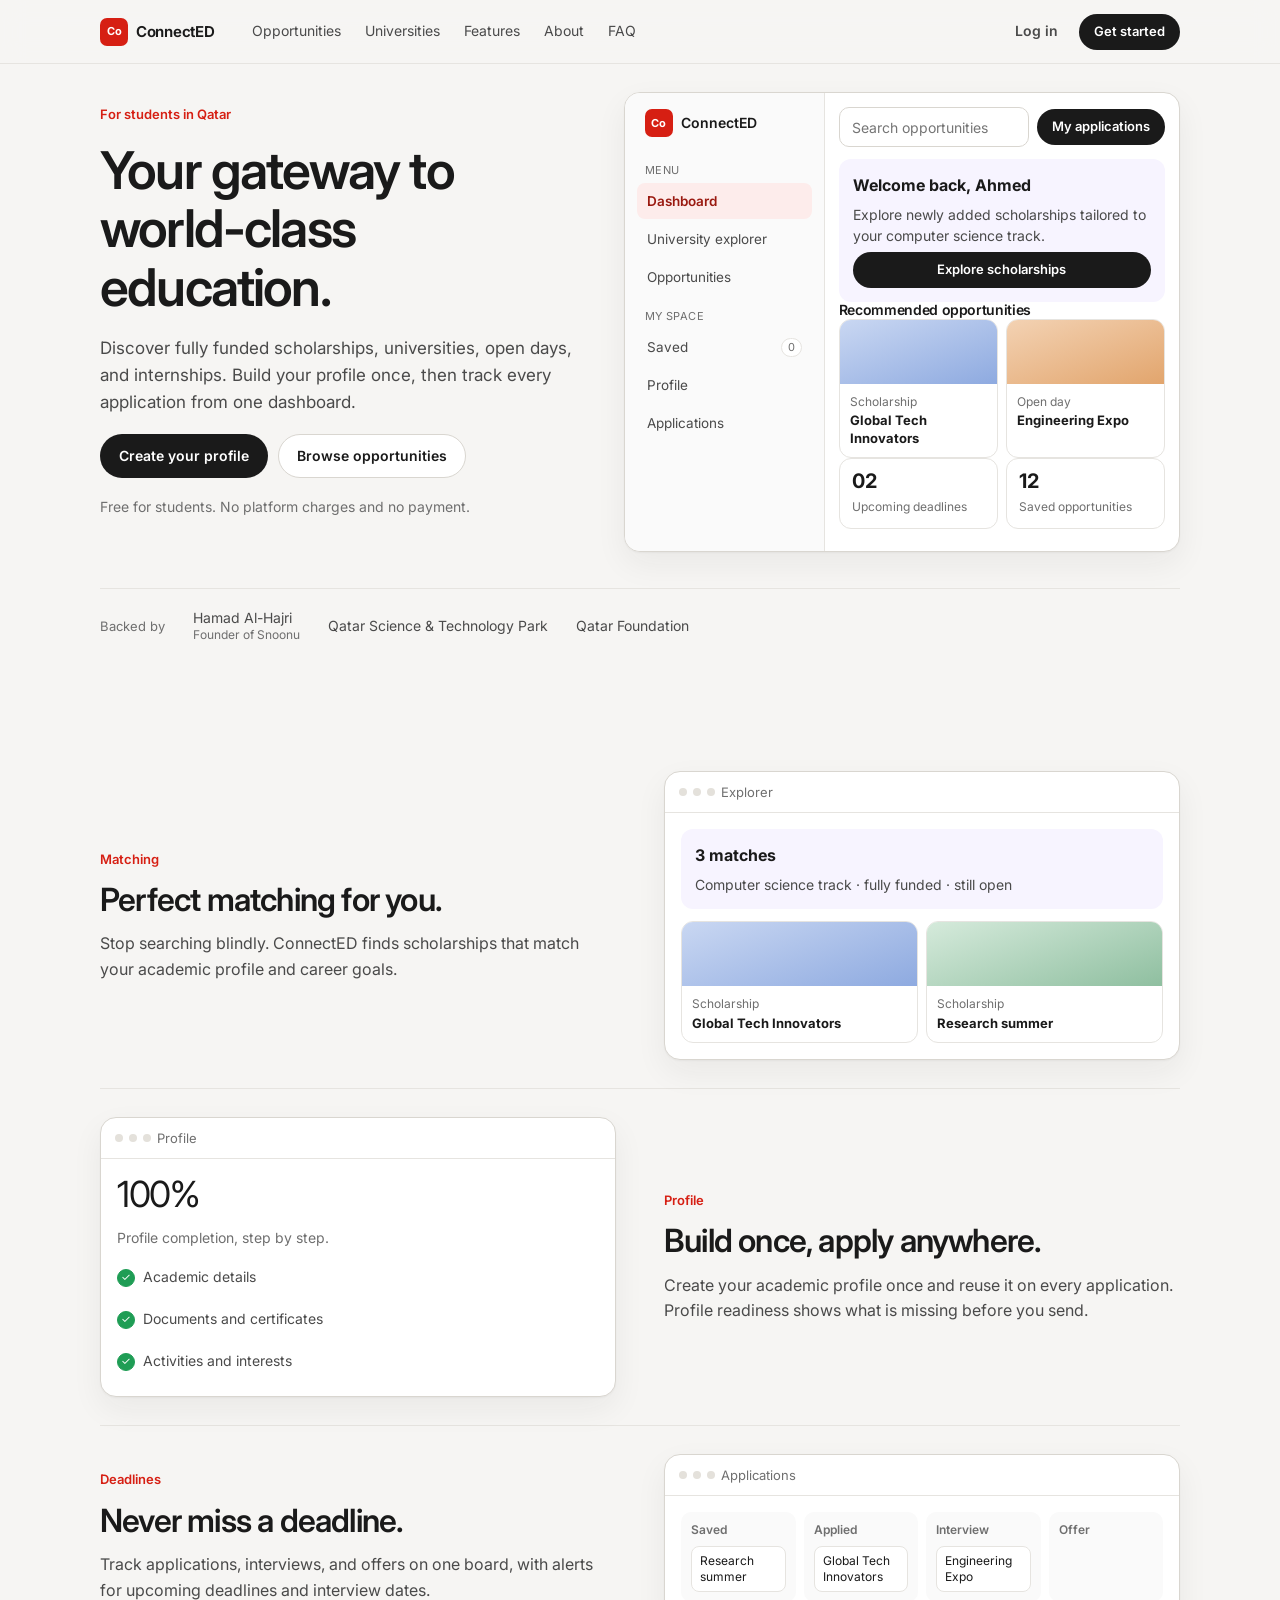
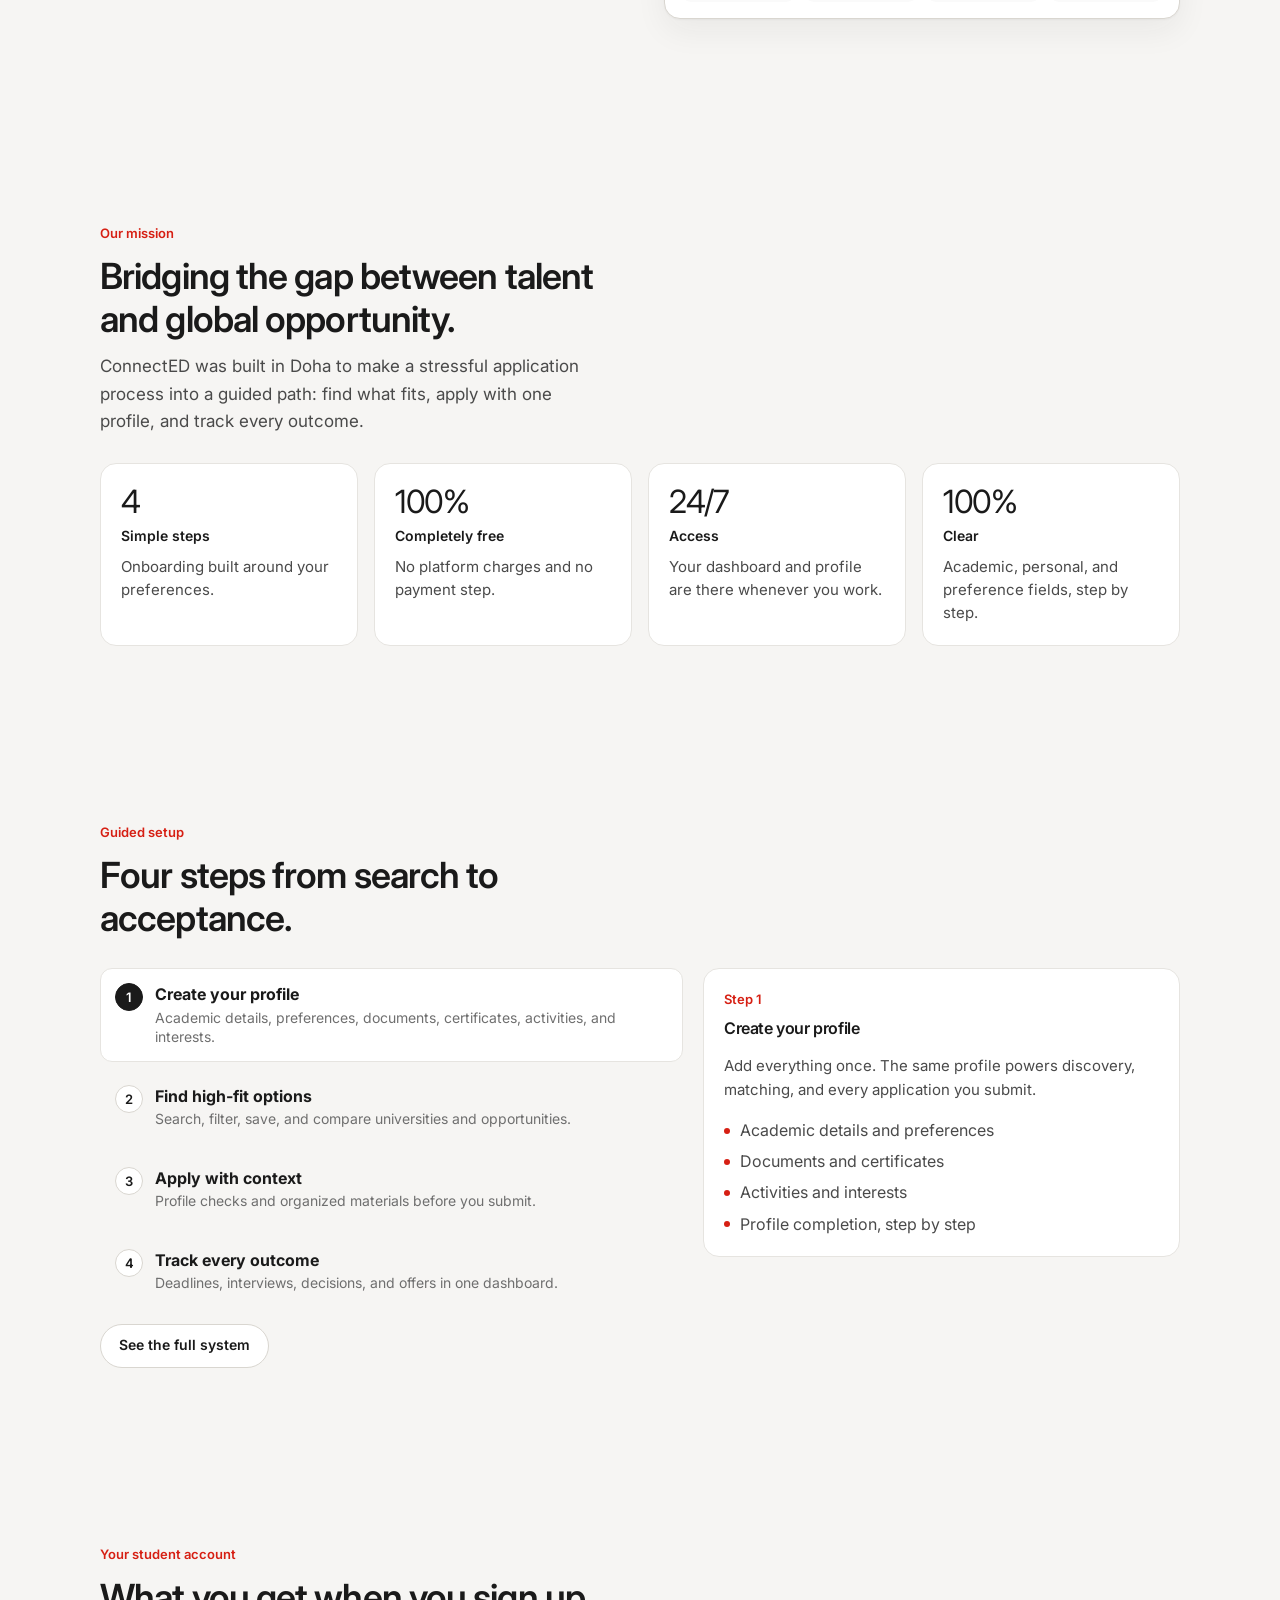
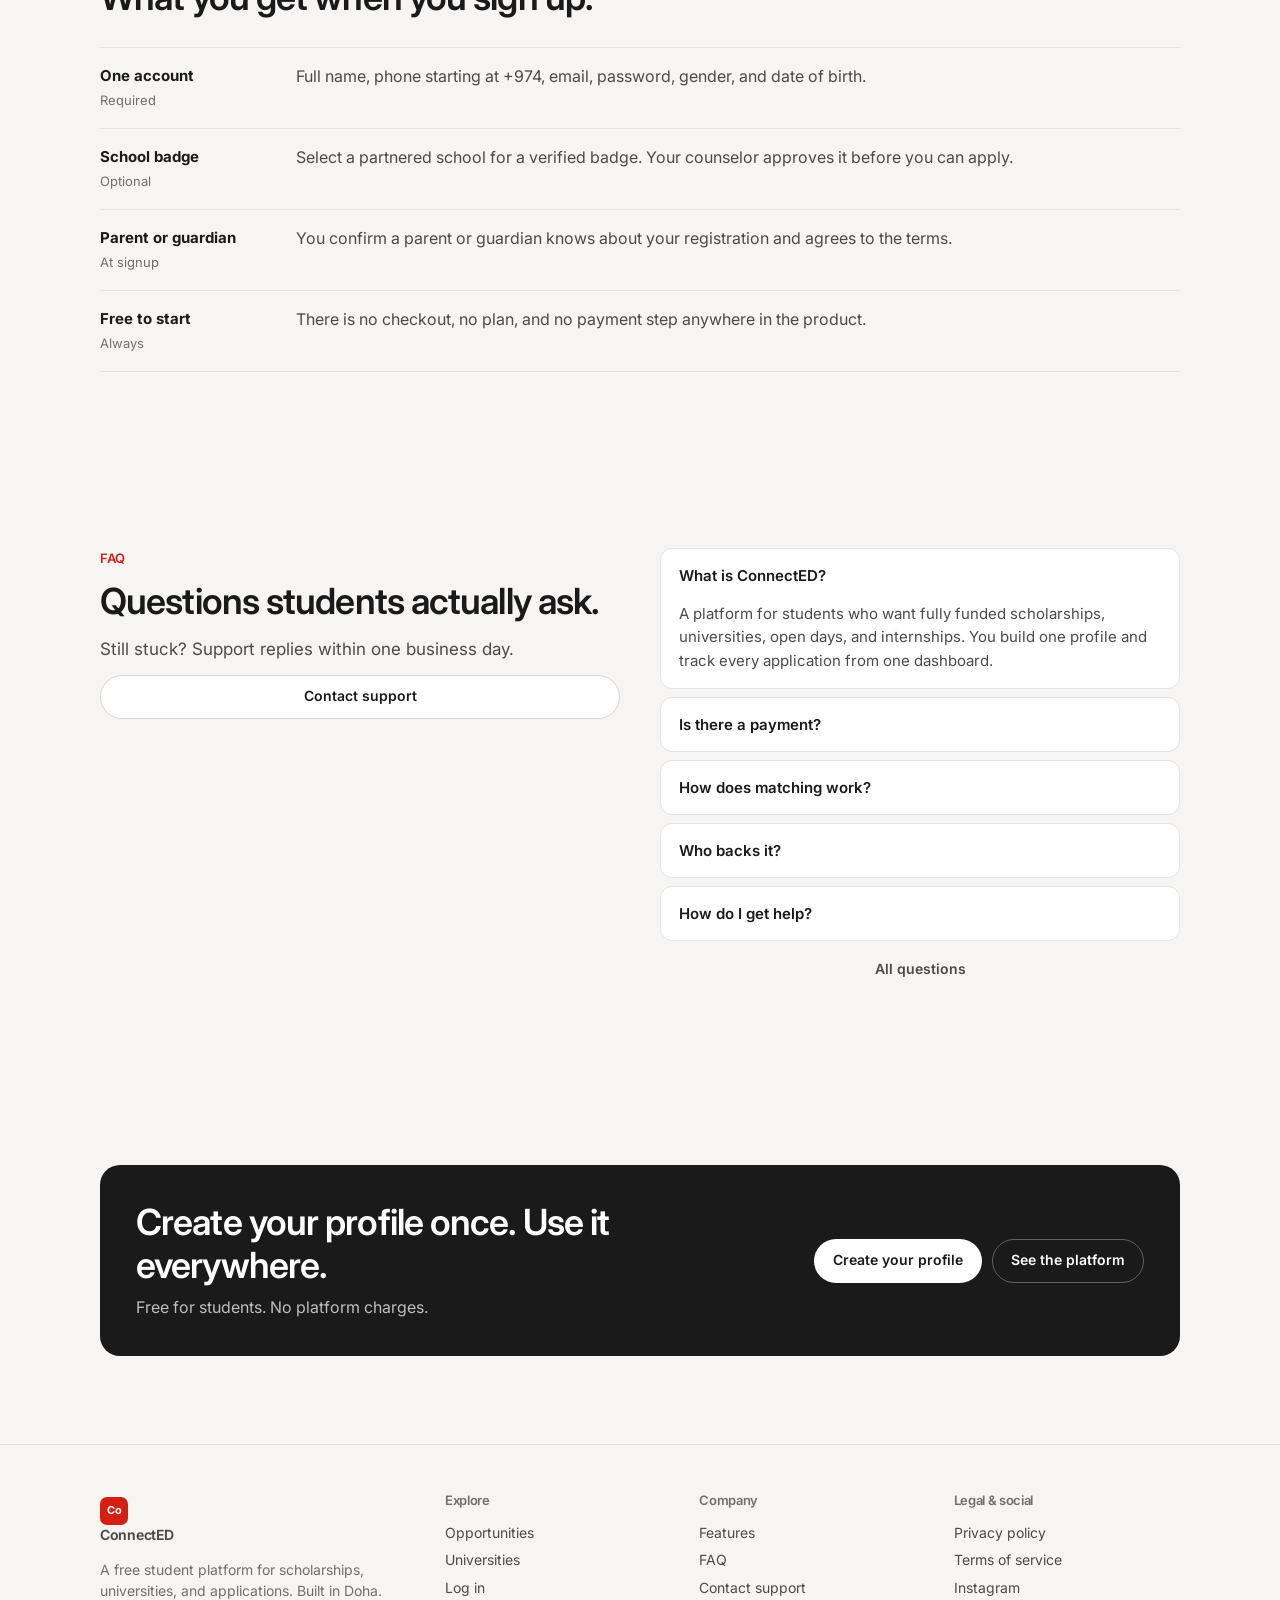
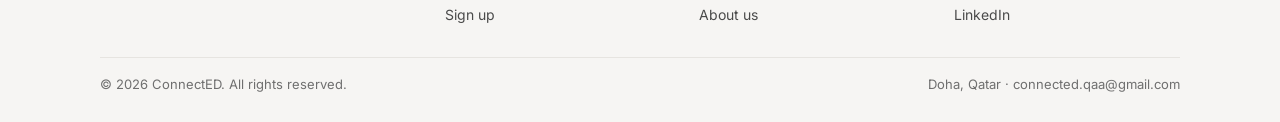
==== commit 410a5d92: "Rebuild the site so labels stay inside the layout and sign-in works locally." ====
--- a/index.html
+++ b/index.html
@@ -3,144 +3,135 @@
 <head>
   <meta charset="UTF-8">
   <meta name="viewport" content="width=device-width, initial-scale=1">
-  <title>connected — your gateway to world-class education</title>
-  <meta name="description" content="ConnectED helps students discover fully funded scholarships, top-tier universities, and exclusive internships. One profile, one dashboard. Free, with no platform charges.">
-  <link rel="icon" href="data:image/svg+xml,%3Csvg xmlns='http://www.w3.org/2000/svg' viewBox='0 0 32 32'%3E%3Crect rx='8' width='32' height='32' fill='%23d61f13'/%3E%3Ctext x='16' y='21' text-anchor='middle' font-size='12' font-weight='700' fill='white' font-family='sans-serif'%3Eco%3C/text%3E%3C/svg%3E">
+  <title>ConnectED — your gateway to world-class education</title>
+  <meta name="description" content="ConnectED helps students in Qatar discover fully funded scholarships, universities, open days, and internships. One profile, one dashboard. Free, with no platform charges.">
+  <link rel="icon" href="data:image/svg+xml,%3Csvg xmlns='http://www.w3.org/2000/svg' viewBox='0 0 32 32'%3E%3Crect rx='8' width='32' height='32' fill='%23d61f13'/%3E%3Ctext x='16' y='21' text-anchor='middle' font-size='12' font-weight='700' fill='white' font-family='sans-serif'%3ECo%3C/text%3E%3C/svg%3E">
   <link rel="preconnect" href="https://fonts.googleapis.com">
   <link rel="preconnect" href="https://fonts.gstatic.com" crossorigin>
-  <link href="https://fonts.googleapis.com/css2?family=Inter:wght@400;500;600;700&family=Patrick+Hand&display=swap" rel="stylesheet">
+  <link href="https://fonts.googleapis.com/css2?family=Inter:wght@400;500;600;700&display=swap" rel="stylesheet">
   <link rel="stylesheet" href="css/site.css">
 </head>
 <body>
-  <a class="skip" href="#main">skip to content</a>
-  <div class="boot" id="boot" aria-hidden="true">
-    <div>
-      <div class="boot-num" id="boot-num">00</div>
-      <p>loading opportunities</p>
-      <div class="boot-bar"><span></span></div>
-    </div>
-  </div>
-
+  <a class="skip" href="#main">Skip to content</a>
   <header class="nav">
     <div class="container">
-      <a class="brand" href="index.html"><span class="brand-mark">co</span>connected</a>
+      <a class="brand" href="index.html"><span class="brand-mark">Co</span>ConnectED</a>
       <nav class="nav-links" aria-label="Site">
-        <a href="opportunities.html">opportunities</a>
-        <a href="universities.html">universities</a>
-        <a href="features.html">features</a>
-        <a href="about.html">about</a>
-        <a href="faq.html">faq</a>
+        <a href="opportunities.html">Opportunities</a>
+        <a href="universities.html">Universities</a>
+        <a href="features.html">Features</a>
+        <a href="about.html">About</a>
+        <a href="faq.html">FAQ</a>
       </nav>
       <div class="nav-right">
-        <a class="btn btn-ghost" href="https://connectedqa.com/login">log in</a>
-        <a class="btn btn-primary btn-sm" href="https://connectedqa.com/signup">get started</a>
+        <a class="btn btn-ghost" href="login.html">Log in</a>
+        <a class="btn btn-primary btn-sm" href="signup.html">Get started</a>
         <button class="nav-toggle" id="nav-toggle" aria-expanded="false" aria-controls="mobile-panel" aria-label="Menu"><span></span></button>
       </div>
     </div>
   </header>
   <div class="mobile-panel" id="mobile-panel">
-    <a href="opportunities.html">opportunities</a>
-    <a href="universities.html">universities</a>
-    <a href="features.html">features</a>
-    <a href="about.html">about</a>
-    <a href="faq.html">faq</a>
-    <a href="support.html">support</a>
-    <a href="https://connectedqa.com/login">log in</a>
-    <a class="btn btn-primary" href="https://connectedqa.com/signup">get started</a>
+    <a href="opportunities.html">Opportunities</a>
+    <a href="universities.html">Universities</a>
+    <a href="features.html">Features</a>
+    <a href="about.html">About</a>
+    <a href="faq.html">FAQ</a>
+    <a href="support.html">Support</a>
+    <a href="login.html">Log in</a>
+    <a class="btn btn-primary" href="signup.html">Get started</a>
   </div>
 
   <main id="main">
-    <!-- hero: white card on grey paper (cal.com), tight display type (linear) -->
     <section class="hero">
       <div class="container">
         <div class="hero-card">
           <div class="hero-copy">
-            <span class="eyebrow"><i></i>built for ambitious students</span>
-            <h1 class="display">your gateway to world-class education.</h1>
-            <p class="lead">discover fully funded scholarships, top-tier universities, and exclusive internships. build your profile once, and unlock opportunities tailored to your ambitions.</p>
+            <span class="eyebrow">For students in Qatar</span>
+            <h1 class="display">Your gateway to world-class education.</h1>
+            <p class="lead">Discover fully funded scholarships, universities, open days, and internships. Build your profile once, then track every application from one dashboard.</p>
             <div class="hero-actions">
-              <a class="btn btn-primary" href="https://connectedqa.com/signup">start exploring opportunities</a>
-              <a class="btn btn-secondary" href="opportunities.html">browse the catalogue</a>
-            </div>
-            <p class="hero-note">free for students. no platform charges, no payment.</p>
+              <a class="btn btn-primary" href="signup.html">Create your profile</a>
+              <a class="btn btn-secondary" href="opportunities.html">Browse opportunities</a>
+            </div>
+            <p class="hero-note">Free for students. No platform charges and no payment.</p>
           </div>
 
           <div class="hero-visual">
             <div class="app" id="app" aria-label="ConnectED dashboard preview">
               <aside class="app-side">
-                <div class="app-brand"><span class="brand-mark">co</span>connected</div>
-                <div class="app-label">menu</div>
-                <button type="button" data-view="dashboard" aria-pressed="true">dashboard</button>
-                <button type="button" data-view="explorer" aria-pressed="false">university explorer</button>
-                <button type="button" data-view="opportunities" aria-pressed="false">opportunities</button>
-                <div class="app-label">my space</div>
-                <button type="button" data-view="saved" aria-pressed="false">saved <span class="count" data-saved-count>0</span></button>
-                <button type="button" data-view="profile" aria-pressed="false">profile</button>
-                <button type="button" data-view="applications" aria-pressed="false">applications</button>
+                <div class="app-brand"><span class="brand-mark">Co</span>ConnectED</div>
+                <div class="app-label">Menu</div>
+                <button type="button" data-view="dashboard" aria-pressed="true">Dashboard</button>
+                <button type="button" data-view="explorer" aria-pressed="false">University explorer</button>
+                <button type="button" data-view="opportunities" aria-pressed="false">Opportunities</button>
+                <div class="app-label">My space</div>
+                <button type="button" data-view="saved" aria-pressed="false">Saved <span class="count" data-saved-count>0</span></button>
+                <button type="button" data-view="profile" aria-pressed="false">Profile</button>
+                <button type="button" data-view="applications" aria-pressed="false">Applications</button>
               </aside>
               <div class="app-main">
                 <div class="app-top">
-                  <input class="field" id="app-search" type="search" placeholder="search for anything here..." aria-label="Search the preview">
-                  <a class="btn btn-primary btn-sm" href="https://connectedqa.com/signup">my applications</a>
+                  <input class="field" id="app-search" type="search" placeholder="Search opportunities" aria-label="Search the preview">
+                  <a class="btn btn-primary btn-sm" href="signup.html">My applications</a>
                 </div>
 
                 <div class="app-panel" data-panel="dashboard">
                   <div class="banner">
-                    <strong>welcome back, ahmed 👋</strong>
-                    <p>explore newly added scholarships tailored to your computer science track.</p>
-                    <a class="btn btn-primary btn-sm" href="opportunities.html">explore scholarships</a>
-                  </div>
-                  <h4>recommended opportunities</h4>
+                    <strong>Welcome back, Ahmed</strong>
+                    <p>Explore newly added scholarships tailored to your computer science track.</p>
+                    <a class="btn btn-primary btn-sm" href="opportunities.html">Explore scholarships</a>
+                  </div>
+                  <h4>Recommended opportunities</h4>
                   <div class="rec-grid">
-                    <article class="rec"><div class="rec-cover cover-a"></div><div class="rec-body"><span>scholarship</span><strong>global tech innovators</strong></div></article>
-                    <article class="rec"><div class="rec-cover cover-b"></div><div class="rec-body"><span>open day</span><strong>engineering expo</strong></div></article>
+                    <article class="rec"><div class="rec-cover cover-a"></div><div class="rec-body"><span>Scholarship</span><strong>Global Tech Innovators</strong></div></article>
+                    <article class="rec"><div class="rec-cover cover-b"></div><div class="rec-body"><span>Open day</span><strong>Engineering Expo</strong></div></article>
                   </div>
                   <div class="rail">
-                    <div class="mini"><b>02</b><span>upcoming deadlines</span></div>
-                    <div class="mini"><b>12</b><span>saved opportunities</span></div>
+                    <div class="mini"><b>02</b><span>Upcoming deadlines</span></div>
+                    <div class="mini"><b>12</b><span>Saved opportunities</span></div>
                   </div>
                 </div>
 
                 <div class="app-panel" data-panel="explorer" hidden>
-                  <h4>global university hub</h4>
-                  <p>discover institutions tailored to your ambitions, or explore the complete network. filter by location, major, and interest.</p>
+                  <h4>Global university hub</h4>
+                  <p>Discover institutions tailored to your ambitions, or explore the complete network. Filter by location, major, and interest.</p>
                   <div class="app-top">
-                    <input class="field" placeholder="location" aria-label="Location" disabled>
-                    <input class="field" value="computer science" aria-label="Major" disabled>
-                  </div>
-                  <div class="empty"><strong>the live network opens in your account</strong><p>this preview follows the computer science track from the homepage.</p></div>
-                  <a class="btn btn-secondary btn-sm" href="universities.html">open the university hub</a>
+                    <input class="field" placeholder="Location" aria-label="Location" disabled>
+                    <input class="field" value="Computer science" aria-label="Major" disabled>
+                  </div>
+                  <div class="empty"><strong>The live network opens in your account</strong><p>This preview follows the computer science track from the homepage.</p></div>
+                  <a class="btn btn-secondary btn-sm" href="universities.html">Open the university hub</a>
                 </div>
 
                 <div class="app-panel" data-panel="opportunities" hidden>
-                  <h4>active opportunities</h4>
+                  <h4>Active opportunities</h4>
                   <div data-opp-list></div>
                 </div>
 
                 <div class="app-panel" data-panel="saved" hidden>
-                  <h4>saved</h4>
+                  <h4>Saved</h4>
                   <div data-saved-list></div>
                 </div>
 
                 <div class="app-panel" data-panel="profile" hidden>
                   <div class="meter" data-meter>50%</div>
-                  <p>profile completion. academic, personal, and preference fields, step by step.</p>
+                  <p>Profile completion. Academic, personal, and preference fields, step by step.</p>
                   <div class="check-list">
-                    <button class="check" type="button" aria-pressed="true"><span class="dot">✓</span>academic details</button>
-                    <button class="check" type="button" aria-pressed="true"><span class="dot">✓</span>preferences</button>
-                    <button class="check" type="button" aria-pressed="false"><span class="dot">✓</span>documents and certificates</button>
-                    <button class="check" type="button" aria-pressed="false"><span class="dot">✓</span>activities and interests</button>
+                    <button class="check" type="button" aria-pressed="true"><span class="dot">✓</span>Academic details</button>
+                    <button class="check" type="button" aria-pressed="true"><span class="dot">✓</span>Preferences</button>
+                    <button class="check" type="button" aria-pressed="false"><span class="dot">✓</span>Documents and certificates</button>
+                    <button class="check" type="button" aria-pressed="false"><span class="dot">✓</span>Activities and interests</button>
                   </div>
                 </div>
 
                 <div class="app-panel" data-panel="applications" hidden>
-                  <h4>one central dashboard</h4>
-                  <p>track active applications, interviews, and offers.</p>
+                  <h4>One central dashboard</h4>
+                  <p>Track active applications, interviews, and offers.</p>
                   <div class="kanban">
-                    <div><b>saved</b><span class="chip">global tech innovators</span></div>
-                    <div><b>applied</b></div>
-                    <div><b>interview</b></div>
-                    <div><b>offer</b></div>
+                    <div><b>Saved</b><span class="chip">Global Tech Innovators</span></div>
+                    <div><b>Applied</b></div>
+                    <div><b>Interview</b></div>
+                    <div><b>Offer</b></div>
                   </div>
                 </div>
               </div>
@@ -149,101 +140,68 @@
         </div>
 
         <div class="logo-row" aria-label="Backed by">
-          <span class="label">backed by</span>
-          <span class="logo">hamad al-hajri<small>founder of snoonu</small></span>
-          <span class="logo">qatar science &amp; technology park</span>
-          <span class="logo">qatar foundation</span>
-        </div>
-      </div>
-    </section>
-
-    <!-- sticker band (heyclicky) -->
-    <section class="section tight">
-      <div class="container">
-        <div class="stickers" aria-hidden="true">
-          <div class="sticker"><div class="nametag red" style="--rot:-6deg"><div class="nametag-top">hello<br>my name is</div><div class="nametag-name">connected</div></div></div>
-          <div class="sticker"><div class="window" style="--rot:2deg"><div class="window-bar"><i></i><i></i><i></i></div><div class="window-body"><div class="bar on"></div><div class="bar"></div><div class="tile cover-a"></div></div></div><span class="cap">match.mov</span></div>
-          <div class="sticker"><div class="kaomoji">^ ω ^</div></div>
-          <div class="sticker"><div class="folder"></div></div>
-          <div class="sticker"><div class="window" style="--rot:-3deg"><div class="window-bar"><i></i><i></i><i></i></div><div class="window-body"><div class="tile cover-b"></div><div class="bar"></div><div class="bar on"></div></div></div><span class="cap">deadline.mov</span></div>
-          <div class="sticker"><div class="nametag blue" style="--rot:5deg"><div class="nametag-top">hello<br>my name is</div><div class="nametag-name">ahmed</div></div></div>
-        </div>
-      </div>
-    </section>
-
-    <!-- feature scenes -->
+          <span class="label">Backed by</span>
+          <span class="logo">Hamad Al-Hajri<small>Founder of Snoonu</small></span>
+          <span class="logo">Qatar Science &amp; Technology Park</span>
+          <span class="logo">Qatar Foundation</span>
+        </div>
+      </div>
+    </section>
+
     <section class="section" id="features">
       <div class="container">
-        <article class="scene">
-          <div class="scene-copy">
-            <div class="wave" aria-hidden="true"><i></i><i></i><i></i><i></i><i></i><i></i><i></i><i></i><i></i></div>
-            <div class="bubbles">
-              <div class="bubble me">connected, find me a fully funded scholarship</div>
-              <div class="bubble them">on it. three matches on your track.</div>
-            </div>
-            <h3>perfect matching for you.</h3>
-            <p>stop searching blindly. the algorithm finds the exact scholarships that match your academic profile and career goals.</p>
-          </div>
-          <div class="scene-visual">
-            <div class="frame">
-              <div class="frame-bar"><i></i><i></i><i></i><span class="title">explorer</span></div>
-              <div class="frame-body">
-                <div class="banner"><strong>3 matches</strong><p>computer science track · fully funded · still open</p></div>
-                <div class="rec-grid">
-                  <article class="rec"><div class="rec-cover cover-a"></div><div class="rec-body"><span>scholarship</span><strong>global tech innovators</strong></div></article>
-                  <article class="rec"><div class="rec-cover cover-c"></div><div class="rec-body"><span>scholarship</span><strong>research summer</strong></div></article>
-                </div>
+        <article class="split">
+          <div class="split-copy">
+            <span class="eyebrow">Matching</span>
+            <h3>Perfect matching for you.</h3>
+            <p>Stop searching blindly. ConnectED finds scholarships that match your academic profile and career goals.</p>
+          </div>
+          <div class="frame">
+            <div class="frame-bar"><i></i><i></i><i></i><span>Explorer</span></div>
+            <div class="frame-body">
+              <div class="banner"><strong>3 matches</strong><p>Computer science track · fully funded · still open</p></div>
+              <div class="rec-grid">
+                <article class="rec"><div class="rec-cover cover-a"></div><div class="rec-body"><span>Scholarship</span><strong>Global Tech Innovators</strong></div></article>
+                <article class="rec"><div class="rec-cover cover-c"></div><div class="rec-body"><span>Scholarship</span><strong>Research summer</strong></div></article>
               </div>
             </div>
           </div>
         </article>
 
-        <article class="scene flip">
-          <div class="scene-copy">
-            <div class="wave" aria-hidden="true"><i></i><i></i><i></i><i></i><i></i><i></i><i></i><i></i><i></i></div>
-            <div class="bubbles">
-              <div class="bubble me">reuse my profile for this application</div>
-              <div class="bubble them">done. two fields still missing.</div>
-            </div>
-            <h3>build once, apply anywhere.</h3>
-            <p>create your academic profile once and reuse 100% of your details for every application you submit. profile readiness shows what is missing before you send.</p>
-          </div>
-          <div class="scene-visual">
-            <div class="frame">
-              <div class="frame-bar"><i></i><i></i><i></i><span class="title">profile</span></div>
-              <div class="frame-body">
-                <div class="meter">100%</div>
-                <p class="muted small">profile completion, step by step.</p>
-                <div class="check-list">
-                  <span class="check" aria-pressed="true"><span class="dot">✓</span>academic details</span>
-                  <span class="check" aria-pressed="true"><span class="dot">✓</span>documents and certificates</span>
-                  <span class="check" aria-pressed="true"><span class="dot">✓</span>activities and interests</span>
-                </div>
+        <article class="split flip">
+          <div class="split-copy">
+            <span class="eyebrow">Profile</span>
+            <h3>Build once, apply anywhere.</h3>
+            <p>Create your academic profile once and reuse it on every application. Profile readiness shows what is missing before you send.</p>
+          </div>
+          <div class="frame">
+            <div class="frame-bar"><i></i><i></i><i></i><span>Profile</span></div>
+            <div class="frame-body">
+              <div class="meter">100%</div>
+              <p class="muted small">Profile completion, step by step.</p>
+              <div class="check-list">
+                <span class="check" aria-pressed="true"><span class="dot">✓</span>Academic details</span>
+                <span class="check" aria-pressed="true"><span class="dot">✓</span>Documents and certificates</span>
+                <span class="check" aria-pressed="true"><span class="dot">✓</span>Activities and interests</span>
               </div>
             </div>
           </div>
         </article>
 
-        <article class="scene">
-          <div class="scene-copy">
-            <div class="wave" aria-hidden="true"><i></i><i></i><i></i><i></i><i></i><i></i><i></i><i></i><i></i></div>
-            <div class="bubbles">
-              <div class="bubble me">what’s due this week?</div>
-              <div class="bubble them">two deadlines. one interview.</div>
-            </div>
-            <h3>never miss a deadline.</h3>
-            <p>track active applications, interviews, and offers on one kanban board, with automated alerts for upcoming deadlines and interview dates.</p>
-          </div>
-          <div class="scene-visual">
-            <div class="frame">
-              <div class="frame-bar"><i></i><i></i><i></i><span class="title">applications</span></div>
-              <div class="frame-body">
-                <div class="kanban">
-                  <div><b>saved</b><span class="chip">research summer</span></div>
-                  <div><b>applied</b><span class="chip">global tech innovators</span></div>
-                  <div><b>interview</b><span class="chip">engineering expo</span></div>
-                  <div><b>offer</b></div>
-                </div>
+        <article class="split">
+          <div class="split-copy">
+            <span class="eyebrow">Deadlines</span>
+            <h3>Never miss a deadline.</h3>
+            <p>Track applications, interviews, and offers on one board, with alerts for upcoming deadlines and interview dates.</p>
+          </div>
+          <div class="frame">
+            <div class="frame-bar"><i></i><i></i><i></i><span>Applications</span></div>
+            <div class="frame-body">
+              <div class="kanban">
+                <div><b>Saved</b><span class="chip">Research summer</span></div>
+                <div><b>Applied</b><span class="chip">Global Tech Innovators</span></div>
+                <div><b>Interview</b><span class="chip">Engineering Expo</span></div>
+                <div><b>Offer</b></div>
               </div>
             </div>
           </div>
@@ -251,118 +209,92 @@
       </div>
     </section>
 
-    <!-- mission -->
     <section class="section" id="mission">
       <div class="container">
         <div class="section-head">
-          <span class="eyebrow"><i></i>our mission</span>
-          <h2 class="title">bridging the gap between talent and global opportunity.</h2>
-          <p class="lead">ambition has no borders. connected was built to democratize access to world-class education, turning a complex, stressful application process into a guided journey toward your dream career.</p>
+          <span class="eyebrow">Our mission</span>
+          <h2 class="title">Bridging the gap between talent and global opportunity.</h2>
+          <p class="lead">ConnectED was built in Doha to make a stressful application process into a guided path: find what fits, apply with one profile, and track every outcome.</p>
         </div>
         <div class="grid grid-4 mt">
-          <div class="card stat"><div class="num">4</div><span class="num-label">simple steps</span><p>start your student journey with a quick onboarding built around your preferences.</p></div>
-          <div class="card stat"><div class="num">100%</div><span class="num-label">completely free</span><p>create your profile and explore your dashboard without platform charges.</p></div>
-          <div class="card stat"><div class="num">24/7</div><span class="num-label">access</span><p>access your dashboard, update your profile, and track progress anytime.</p></div>
-          <div class="card stat"><div class="num">100%</div><span class="num-label">clear</span><p>complete academic, personal, and preference fields step by step.</p></div>
-        </div>
-      </div>
-    </section>
-
-    <!-- workflow -->
+          <div class="card stat"><div class="num">4</div><span class="num-label">Simple steps</span><p>Onboarding built around your preferences.</p></div>
+          <div class="card stat"><div class="num">100%</div><span class="num-label">Completely free</span><p>No platform charges and no payment step.</p></div>
+          <div class="card stat"><div class="num">24/7</div><span class="num-label">Access</span><p>Your dashboard and profile are there whenever you work.</p></div>
+          <div class="card stat"><div class="num">100%</div><span class="num-label">Clear</span><p>Academic, personal, and preference fields, step by step.</p></div>
+        </div>
+      </div>
+    </section>
+
     <section class="section" id="workflow">
       <div class="container">
         <div class="section-head">
-          <span class="eyebrow"><i></i>guided setup</span>
-          <h2 class="title">four steps from search to acceptance.</h2>
+          <span class="eyebrow">Guided setup</span>
+          <h2 class="title">Four steps from search to acceptance.</h2>
         </div>
         <div class="steps mt">
           <div class="step-list" role="tablist" aria-label="Workflow steps">
-            <button class="step" type="button" role="tab" data-step="0" aria-pressed="true"><span class="n">1</span><span><strong>create your profile</strong><span>academic details, preferences, documents, certificates, activities, and interests.</span></span></button>
-            <button class="step" type="button" role="tab" data-step="1" aria-pressed="false"><span class="n">2</span><span><strong>find high-fit options</strong><span>search, filter, save, like, and compare universities and active opportunities.</span></span></button>
-            <button class="step" type="button" role="tab" data-step="2" aria-pressed="false"><span class="n">3</span><span><strong>apply with context</strong><span>profile completion checks and organized materials for stronger applications.</span></span></button>
-            <button class="step" type="button" role="tab" data-step="3" aria-pressed="false"><span class="n">4</span><span><strong>track every outcome</strong><span>deadlines, statuses, interviews, decisions, and offers in one dashboard.</span></span></button>
+            <button class="step" type="button" role="tab" data-step="0" aria-pressed="true"><span class="n">1</span><span><strong>Create your profile</strong><span>Academic details, preferences, documents, certificates, activities, and interests.</span></span></button>
+            <button class="step" type="button" role="tab" data-step="1" aria-pressed="false"><span class="n">2</span><span><strong>Find high-fit options</strong><span>Search, filter, save, and compare universities and opportunities.</span></span></button>
+            <button class="step" type="button" role="tab" data-step="2" aria-pressed="false"><span class="n">3</span><span><strong>Apply with context</strong><span>Profile checks and organized materials before you submit.</span></span></button>
+            <button class="step" type="button" role="tab" data-step="3" aria-pressed="false"><span class="n">4</span><span><strong>Track every outcome</strong><span>Deadlines, interviews, decisions, and offers in one dashboard.</span></span></button>
           </div>
           <div class="card step-detail" id="step-detail" role="tabpanel">
-            <span class="eyebrow" id="step-kicker"><i></i>step 1</span>
-            <h3 id="step-title" style="margin-top:14px">create your profile</h3>
-            <p id="step-text">add everything once. the same profile powers discovery, matching, and every application you submit.</p>
+            <span class="eyebrow" id="step-kicker">Step 1</span>
+            <h3 id="step-title">Create your profile</h3>
+            <p id="step-text">Add everything once. The same profile powers discovery, matching, and every application you submit.</p>
             <ul id="step-list"></ul>
           </div>
         </div>
-      </div>
-    </section>
-
-    <!-- everything -->
-    <section class="section" id="everything">
-      <div class="container">
-        <div class="section-head center">
-          <span class="eyebrow"><i></i>platform features</span>
-          <h2 class="title">everything you need to land your dream offer.</h2>
-          <p class="lead">say goodbye to scattered spreadsheets. manage your entire academic journey from one intelligent dashboard.</p>
-        </div>
-        <div class="grid grid-3 mt">
-          <div class="card"><div class="icon">✦</div><h3>perfect matching</h3><p>scholarships that match your academic profile and career goals.</p></div>
-          <div class="card"><div class="icon">▦</div><h3>one central dashboard</h3><p>applications, interviews, and offers on a kanban board.</p></div>
-          <div class="card"><div class="icon">↻</div><h3>build once, apply anywhere</h3><p>reuse 100% of your details for every application.</p></div>
-          <div class="card"><div class="icon">◔</div><h3>never miss a deadline</h3><p>automated alerts for deadlines and interview dates.</p></div>
-          <div class="card"><div class="icon">♡</div><h3>saved opportunities</h3><p>bookmark scholarships and universities so your shortlist stays focused.</p></div>
-          <div class="card"><div class="icon">◎</div><h3>profile readiness</h3><p>see what is missing before you submit an application.</p></div>
-        </div>
-        <div class="section-head center mt-s" style="margin-top:28px"><a class="btn btn-secondary" href="features.html">see the full system</a></div>
-      </div>
-    </section>
-
-    <!-- notes wall -->
+        <p class="mt-s"><a class="btn btn-secondary" href="features.html">See the full system</a></p>
+      </div>
+    </section>
+
     <section class="section" id="account">
       <div class="container">
         <div class="section-head">
-          <span class="eyebrow"><i></i>your student account</span>
-          <h2 class="title">what you get when you sign up.</h2>
-        </div>
-        <div class="notes mt">
-          <article class="note"><div class="note-top"><span class="avatar" style="background:#111">01</span><div><strong>one account</strong><span>full name, phone, email, password</span></div></div><p>plus gender and date of birth. the phone field starts at +974.</p><em>required at signup</em></article>
-          <article class="note"><div class="note-top"><span class="avatar" style="background:#d61f13">✓</span><div><strong>school badge</strong><span>optional</span></div></div><p>select your partnered school for a verified badge. your school counselor approves it before you can apply to opportunities.</p><em>optional</em></article>
-          <article class="note"><div class="note-top"><span class="avatar" style="background:#2f86ff">⌂</span><div><strong>parent or guardian</strong><span>confirmation</span></div></div><p>you confirm a parent or guardian is aware of your registration and agrees to the terms of service.</p><em>at signup</em></article>
-          <article class="note"><div class="note-top"><span class="avatar" style="background:#1f9d55">$0</span><div><strong>free to start</strong><span>no platform charges</span></div></div><p>there is no checkout, no plan, and no payment step anywhere in the product.</p><em>always</em></article>
-          <article class="note"><div class="note-top"><span class="avatar" style="background:#5b3cc4">◎</span><div><strong>mentors</strong><span>inside the account</span></div></div><p>explore educational opportunities, connect with mentors, and track your academic journey.</p><em>student account</em></article>
-          <article class="note"><div class="note-top"><span class="avatar" style="background:#c47b2b">24</span><div><strong>always available</strong><span>24/7</span></div></div><p>your dashboard, profile, and progress are there whenever you sit down to work.</p><em>anytime</em></article>
-        </div>
-      </div>
-    </section>
-
-    <!-- faq -->
+          <span class="eyebrow">Your student account</span>
+          <h2 class="title">What you get when you sign up.</h2>
+        </div>
+        <div class="account mt">
+          <article><div><strong>One account</strong><em>Required</em></div><p>Full name, phone starting at +974, email, password, gender, and date of birth.</p></article>
+          <article><div><strong>School badge</strong><em>Optional</em></div><p>Select a partnered school for a verified badge. Your counselor approves it before you can apply.</p></article>
+          <article><div><strong>Parent or guardian</strong><em>At signup</em></div><p>You confirm a parent or guardian knows about your registration and agrees to the terms.</p></article>
+          <article><div><strong>Free to start</strong><em>Always</em></div><p>There is no checkout, no plan, and no payment step anywhere in the product.</p></article>
+        </div>
+      </div>
+    </section>
+
     <section class="section" id="faq">
       <div class="container">
         <div class="grid grid-2" style="gap:40px; align-items:start">
           <div class="section-head">
-            <span class="eyebrow"><i></i>faq</span>
-            <h2 class="title">got questions? we’ve got answers.</h2>
-            <p class="lead">still have questions? we’re here to help.</p>
-            <a class="btn btn-secondary" href="support.html">contact support</a>
+            <span class="eyebrow">FAQ</span>
+            <h2 class="title">Questions students actually ask.</h2>
+            <p class="lead">Still stuck? Support replies within one business day.</p>
+            <a class="btn btn-secondary" href="support.html">Contact support</a>
           </div>
           <div class="faq">
-            <div class="faq-item open"><button type="button" aria-expanded="true">what is connected?</button><p class="faq-a">a platform for ambitious students. discover fully funded scholarships, top-tier universities, open days, and exclusive internships. build one profile and track every application from one dashboard.</p></div>
-            <div class="faq-item"><button type="button" aria-expanded="false">is there a payment?</button><p class="faq-a">no. there is no checkout and no paid plan. you create a profile and explore the dashboard without platform charges.</p></div>
-            <div class="faq-item"><button type="button" aria-expanded="false">how does matching work?</button><p class="faq-a">you complete academic details, preferences, activities, and interests. connected uses that profile to surface scholarships and programs that fit your goals.</p></div>
-            <div class="faq-item"><button type="button" aria-expanded="false">who is it backed by?</button><p class="faq-a">hamad al-hajri, founder of snoonu, qatar science and technology park, and qatar foundation.</p></div>
-            <div class="faq-item"><button type="button" aria-expanded="false">how do i get help?</button><p class="faq-a">email connected.qaa@gmail.com. support typically replies within one business day.</p></div>
-            <a class="btn btn-ghost" href="faq.html" style="justify-self:start">all questions →</a>
-          </div>
-        </div>
-      </div>
-    </section>
-
-    <!-- cta -->
+            <div class="faq-item open"><button type="button" aria-expanded="true">What is ConnectED?</button><p class="faq-a">A platform for students who want fully funded scholarships, universities, open days, and internships. You build one profile and track every application from one dashboard.</p></div>
+            <div class="faq-item"><button type="button" aria-expanded="false">Is there a payment?</button><p class="faq-a">No. There is no checkout and no paid plan. You create a profile and use the dashboard without platform charges.</p></div>
+            <div class="faq-item"><button type="button" aria-expanded="false">How does matching work?</button><p class="faq-a">You add academic details, preferences, activities, and interests. ConnectED uses that profile to surface scholarships and programs that fit.</p></div>
+            <div class="faq-item"><button type="button" aria-expanded="false">Who backs it?</button><p class="faq-a">Hamad Al-Hajri, founder of Snoonu, Qatar Science and Technology Park, and Qatar Foundation.</p></div>
+            <div class="faq-item"><button type="button" aria-expanded="false">How do I get help?</button><p class="faq-a">Email connected.qaa@gmail.com. Support typically replies within one business day.</p></div>
+            <a class="btn btn-ghost" href="faq.html">All questions</a>
+          </div>
+        </div>
+      </div>
+    </section>
+
     <section class="section" id="cta">
       <div class="container">
         <div class="cta">
           <div>
-            <h2 class="title">the future should feel discoverable, organized, and within reach.</h2>
-            <p>built for students moving forward. create your profile once and move toward every opportunity faster.</p>
+            <h2 class="title">Create your profile once. Use it everywhere.</h2>
+            <p>Free for students. No platform charges.</p>
           </div>
           <div class="cta-actions">
-            <a class="btn btn-primary" href="https://connectedqa.com/signup">create your profile</a>
-            <a class="btn btn-secondary" href="features.html">see the platform</a>
+            <a class="btn btn-primary" href="signup.html">Create your profile</a>
+            <a class="btn btn-secondary" href="features.html">See the platform</a>
           </div>
         </div>
       </div>
@@ -373,14 +305,32 @@
     <div class="container">
       <div class="footer-grid">
         <div>
-          <a class="brand" href="index.html"><span class="brand-mark">co</span>connected</a>
-          <p class="tag">empowering ambitious students to access world-class education without borders.</p>
-        </div>
-        <div><h4>explore</h4><a href="opportunities.html">opportunities</a><a href="universities.html">universities</a><a href="https://connectedqa.com/login">log in</a><a href="https://connectedqa.com/signup">sign up</a></div>
-        <div><h4>company</h4><a href="features.html">features</a><a href="faq.html">faq</a><a href="support.html">contact support</a><a href="about.html">about us</a></div>
-        <div><h4>legal &amp; social</h4><a href="https://connectedqa.com/privacy-policy">privacy policy</a><a href="https://connectedqa.com/terms-of-service">terms of service</a><a href="https://www.instagram.com/connectedqa/">instagram</a><a href="https://www.linkedin.com/company/connectedqa">linkedin</a></div>
-      </div>
-      <div class="footer-bottom"><span>© 2026 connected. all rights reserved.</span><span>doha, qatar · connected.qaa@gmail.com</span></div>
+          <a class="brand" href="index.html"><span class="brand-mark">Co</span>ConnectED</a>
+          <p class="tag">A free student platform for scholarships, universities, and applications. Built in Doha.</p>
+        </div>
+        <div>
+          <h4>Explore</h4>
+          <a href="opportunities.html">Opportunities</a>
+          <a href="universities.html">Universities</a>
+          <a href="login.html">Log in</a>
+          <a href="signup.html">Sign up</a>
+        </div>
+        <div>
+          <h4>Company</h4>
+          <a href="features.html">Features</a>
+          <a href="faq.html">FAQ</a>
+          <a href="support.html">Contact support</a>
+          <a href="about.html">About us</a>
+        </div>
+        <div>
+          <h4>Legal &amp; social</h4>
+          <a href="privacy.html">Privacy policy</a>
+          <a href="terms.html">Terms of service</a>
+          <a href="https://www.instagram.com/connectedqa/">Instagram</a>
+          <a href="https://www.linkedin.com/company/connectedqa">LinkedIn</a>
+        </div>
+      </div>
+      <div class="footer-bottom"><span>© 2026 ConnectED. All rights reserved.</span><span>Doha, Qatar · connected.qaa@gmail.com</span></div>
     </div>
   </footer>
   <script src="js/site.js"></script>
--- a/css/site.css
+++ b/css/site.css
@@ -1,448 +1,417 @@
-/* connected — design system
-   grey paper + dot grid (heyclicky), white card hero + stacked pills (cal.com),
-   128px section rhythm + tight display type (linear). grid only, no absolute text. */
+/* ConnectED — quiet product site. Grid and flex only. Text stays inside its box. */
 
 :root {
-  --bg: #f4f4f2;
+  --bg: #f6f5f3;
   --paper: #ffffff;
-  --ink: #111111;
-  --ink-2: #4b4b4b;
-  --ink-3: #8a8a8a;
-  --line: rgba(17, 17, 17, 0.08);
-  --line-2: rgba(17, 17, 17, 0.14);
+  --ink: #1a1a1a;
+  --ink-2: #4a4a4a;
+  --ink-3: #6f6f6f;
+  --line: #e6e4e0;
+  --line-2: #d9d6d0;
   --brand: #d61f13;
   --brand-soft: #fdeceb;
-  --blue: #2f86ff;
-  --blue-soft: #e3efff;
-  --green: #1f9d55;
-  --green-soft: #e6f6ec;
-  --radius: 24px;
-  --radius-s: 14px;
-  --shadow-s: 0 1px 2px rgba(17, 17, 17, 0.04), 0 8px 24px rgba(17, 17, 17, 0.05);
-  --shadow-m: 0 2px 4px rgba(17, 17, 17, 0.05), 0 24px 60px rgba(17, 17, 17, 0.1);
+  --blue: #1d4ed8;
+  --radius: 16px;
+  --shadow: 0 1px 2px rgba(26, 26, 26, 0.04), 0 12px 32px rgba(26, 26, 26, 0.06);
   --font: "Inter", -apple-system, BlinkMacSystemFont, "Segoe UI", Roboto, sans-serif;
-  --hand: "Patrick Hand", "Segoe Print", cursive;
-  --container: 1120px;
-  --nav-h: 68px;
-  --section: 112px;
-  color-scheme: light;
+  --container: 1080px;
+  --nav-h: 64px;
+  --section: 88px;
 }
 
 *, *::before, *::after { box-sizing: border-box; }
-html { scroll-behavior: smooth; -webkit-text-size-adjust: 100%; }
+html { scroll-behavior: smooth; }
 body {
   margin: 0;
   font-family: var(--font);
   font-size: 16px;
-  line-height: 1.5;
+  line-height: 1.55;
   color: var(--ink);
-  background-color: var(--bg);
-  background-image: radial-gradient(rgba(17, 17, 17, 0.14) 1px, transparent 1.2px);
-  background-size: 22px 22px;
-  letter-spacing: -0.01em;
-  overflow-x: hidden;
+  background: var(--bg);
 }
 img, svg { display: block; max-width: 100%; }
 a { color: inherit; text-decoration: none; }
 button, input, select, textarea { font: inherit; color: inherit; }
 button { cursor: pointer; background: none; border: 0; padding: 0; }
 p { margin: 0; }
-h1, h2, h3, h4 { margin: 0; font-weight: 600; letter-spacing: -0.03em; }
+h1, h2, h3, h4 { margin: 0; font-weight: 600; letter-spacing: -0.025em; line-height: 1.2; }
+ul { margin: 0; padding: 0; }
 [hidden] { display: none !important; }
-::selection { background: #dbe9ff; }
-:focus-visible { outline: 2px solid var(--blue); outline-offset: 3px; border-radius: 6px; }
+::selection { background: #fdeceb; }
+:focus-visible { outline: 2px solid var(--brand); outline-offset: 3px; }
 
 .container { width: min(var(--container), calc(100% - 40px)); margin-inline: auto; }
-.skip { position: absolute; left: 16px; top: -48px; z-index: 100; background: #fff; padding: 8px 12px; border-radius: 8px; }
+.skip {
+  position: absolute; left: 16px; top: -48px; z-index: 100;
+  background: #fff; padding: 8px 12px; border-radius: 8px;
+}
 .skip:focus { top: 12px; }
 
-/* ---------- boot ---------- */
-.boot {
-  position: fixed; inset: 0; z-index: 90; display: grid; place-items: center;
-  background: var(--bg);
-  transition: opacity 0.4s ease, visibility 0.4s ease;
-}
-.boot.is-done { opacity: 0; visibility: hidden; }
-.boot-num { font-size: 56px; font-weight: 600; letter-spacing: -0.06em; line-height: 1; text-align: center; }
-.boot p { margin-top: 8px; color: var(--ink-3); text-align: center; font-size: 14px; }
-.boot-bar { width: 140px; height: 3px; margin: 16px auto 0; border-radius: 99px; background: rgba(0, 0, 0, 0.08); overflow: hidden; }
-.boot-bar span { display: block; height: 100%; width: 0; background: var(--ink); animation: load 1s ease forwards; }
-@keyframes load { to { width: 100%; } }
-
-/* ---------- nav ---------- */
+/* nav */
 .nav {
-  position: sticky; top: 0; z-index: 50;
+  position: sticky; top: 0; z-index: 40;
   height: var(--nav-h);
-  background: rgba(244, 244, 242, 0.85);
-  backdrop-filter: blur(14px);
-  -webkit-backdrop-filter: blur(14px);
+  background: rgba(246, 245, 243, 0.92);
+  backdrop-filter: blur(12px);
   border-bottom: 1px solid var(--line);
 }
-.nav .container { height: 100%; display: flex; align-items: center; gap: 28px; }
-.brand { display: inline-flex; align-items: center; gap: 10px; font-weight: 600; font-size: 18px; letter-spacing: -0.03em; }
+.nav .container, .nav-bar {
+  height: 100%;
+  display: flex;
+  align-items: center;
+  gap: 28px;
+}
+.brand { display: inline-flex; align-items: center; gap: 8px; font-weight: 650; font-size: 15px; letter-spacing: -0.02em; }
 .brand-mark {
-  width: 28px; height: 28px; border-radius: 8px; background: var(--brand); color: #fff;
-  display: grid; place-items: center; font-size: 12px; font-weight: 700; letter-spacing: -0.02em;
-}
-.nav-links { display: flex; gap: 6px; margin-left: 8px; }
-.nav-links a { padding: 8px 12px; border-radius: 10px; color: var(--ink-2); font-size: 15px; }
-.nav-links a:hover, .nav-links a[aria-current="page"] { color: var(--ink); background: rgba(17, 17, 17, 0.05); }
-.nav-right { margin-left: auto; display: flex; align-items: center; gap: 8px; }
-.nav-toggle { display: none; width: 40px; height: 40px; border-radius: 10px; position: relative; }
+  display: grid; place-items: center;
+  width: 28px; height: 28px; border-radius: 7px;
+  background: var(--brand); color: #fff; font-size: 11px; font-weight: 700; letter-spacing: 0;
+}
+.nav-links { display: flex; align-items: center; gap: 4px; margin-right: auto; }
+.nav-links a {
+  padding: 8px 10px; border-radius: 8px; color: var(--ink-2); font-size: 14px; line-height: 1.3;
+}
+.nav-links a:hover { background: rgba(26, 26, 26, 0.04); color: var(--ink); }
+.nav-links a[aria-current="page"] { color: var(--ink); font-weight: 600; }
+.nav-right { display: flex; align-items: center; gap: 8px; }
+.nav-toggle { display: none; width: 40px; height: 40px; border-radius: 8px; }
 .nav-toggle span, .nav-toggle span::before, .nav-toggle span::after {
-  content: ""; position: absolute; left: 11px; width: 18px; height: 1.6px; background: var(--ink); border-radius: 2px;
-}
-.nav-toggle span { top: 19px; }
-.nav-toggle span::before { left: 0; top: -6px; }
-.nav-toggle span::after { left: 0; top: 6px; }
+  display: block; width: 16px; height: 1.5px; background: var(--ink); position: relative; margin: 0 auto;
+}
+.nav-toggle span::before, .nav-toggle span::after { content: ""; position: absolute; left: 0; }
+.nav-toggle span::before { top: -5px; }
+.nav-toggle span::after { top: 5px; }
 .mobile-panel {
-  display: none; position: fixed; z-index: 49; left: 12px; right: 12px; top: calc(var(--nav-h) + 8px);
-  background: #fff; border: 1px solid var(--line); border-radius: 20px; box-shadow: var(--shadow-m); padding: 10px;
-}
-.mobile-panel.is-open { display: block; }
-.mobile-panel a { display: block; padding: 12px 14px; border-radius: 12px; font-size: 17px; }
+  display: none;
+  position: sticky; top: var(--nav-h); z-index: 39;
+  background: #fff; border-bottom: 1px solid var(--line);
+  padding: 8px 20px 16px;
+}
+.mobile-panel.is-open { display: grid; gap: 4px; }
+.mobile-panel a { padding: 10px 8px; border-radius: 8px; line-height: 1.35; }
 .mobile-panel a:hover { background: var(--bg); }
-.mobile-panel .btn { margin-top: 6px; width: 100%; }
-
-/* ---------- buttons ---------- */
+
 .btn {
-  display: inline-flex; align-items: center; justify-content: center; gap: 8px;
-  height: 44px; padding: 0 20px; border-radius: 999px;
-  font-size: 15px; font-weight: 600; letter-spacing: -0.01em; white-space: nowrap;
-  border: 1px solid transparent; transition: transform 0.15s ease, background 0.15s ease, box-shadow 0.15s ease;
-}
-.btn:hover { transform: translateY(-1px); }
-.btn:active { transform: translateY(0); }
-.btn-primary { background: var(--ink); color: #fff; box-shadow: 0 8px 20px rgba(17, 17, 17, 0.18); }
+  display: inline-flex; align-items: center; justify-content: center;
+  min-height: 44px; padding: 0 18px; border-radius: 999px;
+  font-size: 14px; font-weight: 600; line-height: 1.2; white-space: nowrap;
+  border: 1px solid transparent;
+}
+.btn-primary { background: var(--ink); color: #fff; }
 .btn-primary:hover { background: #000; }
-.btn-secondary { background: #fff; color: var(--ink); border-color: var(--line-2); box-shadow: var(--shadow-s); }
-.btn-ghost { background: transparent; color: var(--ink-2); height: 40px; padding: 0 14px; }
-.btn-ghost:hover { color: var(--ink); background: rgba(17, 17, 17, 0.05); transform: none; }
+.btn-secondary { background: #fff; color: var(--ink); border-color: var(--line-2); }
+.btn-secondary:hover { background: #fafafa; }
+.btn-ghost { color: var(--ink-2); min-height: 40px; padding: 0 12px; }
+.btn-ghost:hover { color: var(--ink); }
+.btn-sm { min-height: 36px; padding: 0 14px; font-size: 13px; }
 .btn-block { width: 100%; }
-.btn-sm { height: 36px; padding: 0 14px; font-size: 14px; }
-.btn svg { width: 16px; height: 16px; }
-
-/* ---------- type ---------- */
+
+/* type */
 .eyebrow {
   display: inline-flex; align-items: center; gap: 8px;
-  padding: 6px 12px; border-radius: 999px; background: #fff; border: 1px solid var(--line);
-  font-size: 13px; color: var(--ink-2); box-shadow: var(--shadow-s);
-}
-.eyebrow i { width: 6px; height: 6px; border-radius: 50%; background: var(--brand); }
-.display { font-size: clamp(42px, 6vw, 72px); line-height: 1; letter-spacing: -0.045em; }
-.title { font-size: clamp(30px, 4vw, 46px); line-height: 1.08; letter-spacing: -0.04em; }
-.title-s { font-size: clamp(22px, 2.6vw, 28px); line-height: 1.15; }
-.lead { color: var(--ink-2); font-size: clamp(17px, 1.5vw, 19px); line-height: 1.55; }
+  font-size: 13px; font-weight: 600; color: var(--brand); letter-spacing: 0;
+}
+.display { font-size: clamp(36px, 4.4vw, 52px); line-height: 1.12; letter-spacing: -0.035em; max-width: 16ch; }
+.title { font-size: clamp(28px, 3vw, 36px); line-height: 1.2; max-width: 22ch; }
+.title-s { font-size: 22px; line-height: 1.25; }
+.lead { color: var(--ink-2); font-size: 17px; line-height: 1.6; max-width: 46ch; }
 .muted { color: var(--ink-3); }
-.small { font-size: 14px; }
-.hand { font-family: var(--hand); }
-.section-head { max-width: 680px; display: grid; gap: 14px; }
-.section-head.center { margin-inline: auto; text-align: center; justify-items: center; }
-.section-head .lead { max-width: 600px; }
-
-/* ---------- sections ---------- */
-.section { padding-block: var(--section); }
-.section.tight { padding-block: 64px; }
-.section + .section { padding-top: 0; }
+.small { font-size: 14px; line-height: 1.5; }
+.section { padding: var(--section) 0; }
+.section-head { display: grid; gap: 12px; }
+.section-head.center { justify-items: center; text-align: center; }
+.section-head.center .lead, .section-head.center .title { margin-inline: auto; }
+.mt { margin-top: 28px; }
+.mt-s { margin-top: 16px; }
+.page-hero { padding: 56px 0 8px; display: grid; gap: 16px; }
+
 .grid { display: grid; gap: 16px; }
 .grid-2 { grid-template-columns: repeat(2, minmax(0, 1fr)); }
 .grid-3 { grid-template-columns: repeat(3, minmax(0, 1fr)); }
 .grid-4 { grid-template-columns: repeat(4, minmax(0, 1fr)); }
-.mt { margin-top: 40px; }
-.mt-s { margin-top: 24px; }
 
 .card {
-  background: var(--paper); border: 1px solid var(--line); border-radius: var(--radius);
-  padding: 24px; box-shadow: var(--shadow-s); min-width: 0;
-}
-.card h3 { font-size: 18px; margin-bottom: 8px; }
-.card p { color: var(--ink-2); font-size: 15px; line-height: 1.5; }
-.card .icon {
-  width: 40px; height: 40px; border-radius: 12px; display: grid; place-items: center; margin-bottom: 16px;
-  background: var(--bg); border: 1px solid var(--line); font-size: 16px;
-}
+  background: var(--paper);
+  border: 1px solid var(--line);
+  border-radius: var(--radius);
+  padding: 20px;
+  min-width: 0;
+}
+.card h3 { font-size: 16px; margin-bottom: 6px; }
+.card p { color: var(--ink-2); font-size: 15px; line-height: 1.55; }
 .card.dark { background: var(--ink); color: #fff; border-color: var(--ink); }
-.card.dark p { color: rgba(255, 255, 255, 0.72); }
-.stat .num { font-size: 44px; font-weight: 600; letter-spacing: -0.05em; line-height: 1; }
-.stat .num-label { display: block; margin-top: 6px; font-size: 13px; color: var(--ink-3); }
-.stat p { margin-top: 14px; }
-
-/* ---------- hero ---------- */
-.hero { padding-top: 24px; }
+.card.dark p { color: rgba(255, 255, 255, 0.78); }
+
+.stat .num { font-size: 32px; letter-spacing: -0.04em; line-height: 1.1; }
+.stat .num-label { display: block; margin: 6px 0 8px; font-size: 14px; font-weight: 600; }
+
+/* hero */
+.hero { padding: 28px 0 12px; }
 .hero-card {
-  background: var(--paper); border: 1px solid var(--line); border-radius: 32px; box-shadow: var(--shadow-s);
-  padding: clamp(28px, 4vw, 56px);
-  display: grid; grid-template-columns: minmax(0, 5fr) minmax(0, 6fr); gap: clamp(28px, 4vw, 56px); align-items: start;
-}
-.hero-copy { display: grid; gap: 20px; justify-items: start; min-width: 0; }
-.hero-copy .display { font-size: clamp(38px, 4.5vw, 60px); overflow-wrap: anywhere; }
-.hero-actions { display: grid; gap: 10px; width: min(100%, 360px); }
-.hero-actions .btn { width: 100%; height: 48px; font-size: 16px; }
+  display: grid;
+  grid-template-columns: minmax(0, 1fr) minmax(0, 1.15fr);
+  gap: 40px;
+  align-items: start;
+}
+.hero-copy { display: grid; gap: 18px; padding-top: 12px; min-width: 0; }
+.hero-actions { display: flex; flex-wrap: wrap; gap: 10px; }
 .hero-note { color: var(--ink-3); font-size: 14px; }
-.hero-visual { min-width: 0; }
-
-/* backed by */
-.logo-row { display: flex; flex-wrap: wrap; align-items: center; gap: 14px 40px; padding-block: 40px 0; }
-.logo-row .label { color: var(--ink-3); font-size: 14px; }
-.logo-row .logo { font-weight: 600; font-size: 17px; letter-spacing: -0.03em; color: var(--ink-2); }
-.logo-row .logo small { display: block; font-weight: 400; font-size: 12px; color: var(--ink-3); letter-spacing: 0; }
-
-/* ---------- product mockup ---------- */
+
+.logo-row {
+  display: flex; flex-wrap: wrap; align-items: center; gap: 12px 28px;
+  margin-top: 36px; padding-top: 20px; border-top: 1px solid var(--line);
+  color: var(--ink-2); font-size: 14px;
+}
+.logo-row .label { color: var(--ink-3); font-size: 13px; }
+.logo { display: grid; line-height: 1.3; }
+.logo small { color: var(--ink-3); font-size: 12px; }
+
+/* dashboard preview — labels must fit inside the sidebar */
 .app {
-  background: #fff; border: 1px solid var(--line-2); border-radius: 20px; box-shadow: var(--shadow-m);
-  display: grid; grid-template-columns: 156px minmax(0, 1fr); overflow: hidden; min-height: 460px;
-}
-.app-side { background: #fafaf9; border-right: 1px solid var(--line); padding: 14px 10px; display: grid; align-content: start; gap: 2px; }
-.app-side .app-brand { display: flex; align-items: center; gap: 8px; padding: 4px 8px 12px; font-weight: 600; font-size: 14px; }
-.app-side .app-label { padding: 10px 8px 4px; font-size: 10px; letter-spacing: 0.08em; color: var(--ink-3); text-transform: uppercase; }
+  background: #fff;
+  border: 1px solid var(--line-2);
+  border-radius: 16px;
+  box-shadow: var(--shadow);
+  display: grid;
+  grid-template-columns: 200px minmax(0, 1fr);
+  min-height: 460px;
+  overflow: hidden;
+}
+.app-side {
+  background: #fafafa;
+  border-right: 1px solid var(--line);
+  padding: 12px;
+  display: flex;
+  flex-direction: column;
+  gap: 2px;
+  min-width: 0;
+}
+.app-brand { display: flex; align-items: center; gap: 8px; padding: 4px 8px 12px; font-weight: 600; font-size: 14px; line-height: 1.3; }
+.app-label {
+  padding: 12px 8px 4px;
+  font-size: 11px; letter-spacing: 0.04em; color: var(--ink-3); text-transform: uppercase;
+  line-height: 1.3;
+}
 .app-side button {
-  display: flex; align-items: center; justify-content: space-between; gap: 6px;
-  width: 100%; text-align: left; padding: 8px 10px; border-radius: 10px; font-size: 13px; color: var(--ink-2);
-}
-.app-side button:hover { background: rgba(17, 17, 17, 0.04); }
+  display: flex; align-items: center; justify-content: space-between; gap: 8px;
+  width: 100%; min-height: 36px; padding: 8px 10px;
+  border-radius: 8px; font-size: 13.5px; line-height: 1.35; color: var(--ink-2);
+  text-align: left; white-space: normal; overflow: visible;
+}
+.app-side button:hover { background: rgba(26, 26, 26, 0.04); }
 .app-side button[aria-pressed="true"] { background: var(--brand-soft); color: #9a1a11; font-weight: 600; }
-.app-side .count { font-size: 11px; background: #fff; border: 1px solid var(--line); border-radius: 99px; padding: 0 6px; color: var(--ink-3); }
+.count {
+  flex: none; font-size: 11px; line-height: 1.4; background: #fff;
+  border: 1px solid var(--line); border-radius: 99px; padding: 1px 6px; color: var(--ink-3);
+}
 .app-main { padding: 14px; display: grid; gap: 12px; align-content: start; min-width: 0; }
-.app-top { display: flex; gap: 8px; align-items: center; }
+.app-top { display: flex; flex-wrap: wrap; gap: 8px; align-items: center; }
+.app-top .field { flex: 1 1 140px; }
 .field {
-  height: 36px; width: 100%; border: 1px solid var(--line); background: #fafaf9; border-radius: 999px; padding: 0 14px; font-size: 13px; outline: none; min-width: 0;
-}
-.field:focus { border-color: #b9d4ff; background: #fff; }
-.app-panel { display: grid; gap: 12px; }
-.app-panel h4 { font-size: 14px; }
-.app-panel p { font-size: 13px; color: var(--ink-2); }
-.banner {
-  background: linear-gradient(90deg, #efe9ff, #f8f5ff); border-radius: 14px; padding: 14px;
-  display: grid; gap: 6px; justify-items: start;
-}
-.banner strong { font-size: 15px; }
-.banner p { color: var(--ink-2); }
-.rec-grid { display: grid; grid-template-columns: repeat(2, minmax(0, 1fr)); gap: 10px; }
-.rec { border: 1px solid var(--line); border-radius: 14px; overflow: hidden; background: #fff; }
-.rec-cover { height: 70px; }
-.rec-body { padding: 10px 12px; display: grid; gap: 2px; }
-.rec-body strong { font-size: 13px; }
-.rec-body span { font-size: 11px; color: var(--ink-3); }
-.cover-a { background: linear-gradient(135deg, #cfe0ff, #6f9ee6); }
-.cover-b { background: linear-gradient(135deg, #ffe3c4, #ee9c5c); }
-.cover-c { background: linear-gradient(135deg, #d8f5df, #66b985); }
-.cover-d { background: linear-gradient(135deg, #f1d8ff, #a874d1); }
-.rail { display: grid; grid-template-columns: 1fr 1fr; gap: 10px; }
-.rail .mini { border: 1px solid var(--line); border-radius: 14px; padding: 12px; background: #fff; }
-.rail .mini b { display: block; font-size: 26px; letter-spacing: -0.05em; }
-.rail .mini span { font-size: 12px; color: var(--ink-3); }
+  height: 40px; width: 100%; min-width: 0;
+  border: 1px solid var(--line-2); background: #fff; border-radius: 10px;
+  padding: 0 12px; font-size: 14px; line-height: 1.3; outline: none;
+}
+textarea.field { height: auto; min-height: 120px; padding: 10px 12px; resize: vertical; }
+.field:focus { border-color: #111; }
+select.field { padding-right: 28px; }
+.banner { background: #f7f4ff; border-radius: 12px; padding: 14px; display: grid; gap: 6px; }
+.banner p, .app-main > p { color: var(--ink-2); font-size: 14px; line-height: 1.5; }
+.app-main h4 { font-size: 14px; }
+.rec-grid { display: grid; grid-template-columns: 1fr 1fr; gap: 8px; }
+.rec { border: 1px solid var(--line); border-radius: 12px; overflow: hidden; background: #fff; min-width: 0; }
+.rec-cover { height: 64px; }
+.cover-a { background: linear-gradient(160deg, #c9d7f2, #8eaae0); }
+.cover-b { background: linear-gradient(160deg, #f3d2b3, #e2a56d); }
+.cover-c { background: linear-gradient(160deg, #d5eadb, #8fbfa0); }
+.rec-body { padding: 10px; display: grid; gap: 2px; }
+.rec-body span, .opp-kicker, .meta { color: var(--ink-3); font-size: 12px; line-height: 1.4; }
+.rec-body strong { font-size: 13px; line-height: 1.35; }
+.rail { display: grid; grid-template-columns: 1fr 1fr; gap: 8px; }
+.mini { border: 1px solid var(--line); border-radius: 12px; padding: 10px 12px; }
+.mini b { display: block; font-size: 20px; line-height: 1.2; }
+.mini span { color: var(--ink-3); font-size: 12px; line-height: 1.35; }
 .row-item {
-  display: flex; justify-content: space-between; align-items: center; gap: 12px;
-  padding: 12px 0; border-top: 1px solid var(--line);
-}
-.row-item:first-child { border-top: 0; }
-.row-item strong { display: block; font-size: 14px; }
-.row-item span { font-size: 12px; color: var(--ink-3); }
-.chip-btn { height: 30px; padding: 0 12px; border-radius: 999px; border: 1px solid var(--line-2); background: #fff; font-size: 12px; font-weight: 600; white-space: nowrap; }
+  display: flex; align-items: center; justify-content: space-between; gap: 12px;
+  padding: 12px 0; border-bottom: 1px solid var(--line); min-width: 0;
+}
+.row-item strong { display: block; font-size: 14px; line-height: 1.35; }
+.row-item span { color: var(--ink-3); font-size: 13px; line-height: 1.4; }
+.chip-btn {
+  flex: none; min-height: 32px; padding: 0 10px; border-radius: 999px;
+  border: 1px solid var(--line-2); font-size: 13px; line-height: 1.2; background: #fff;
+}
 .chip-btn[aria-pressed="true"] { background: var(--ink); color: #fff; border-color: var(--ink); }
-.empty { padding: 26px 12px; text-align: center; display: grid; gap: 4px; }
-.empty strong { font-size: 14px; }
-.empty p { font-size: 13px; color: var(--ink-3); }
-.check-list { display: grid; gap: 4px; }
-.check { display: flex; align-items: center; gap: 10px; width: 100%; text-align: left; padding: 9px 10px; border-radius: 10px; font-size: 13px; }
-.check:hover { background: rgba(17, 17, 17, 0.04); }
-.check[aria-pressed="true"] { background: var(--green-soft); }
-.check .dot { width: 16px; height: 16px; border-radius: 50%; border: 1.5px solid #cfcfcf; flex: none; display: grid; place-items: center; color: #fff; font-size: 10px; }
-.check[aria-pressed="true"] .dot { background: var(--green); border-color: var(--green); }
-.meter { font-size: 40px; font-weight: 600; letter-spacing: -0.05em; line-height: 1; }
+.empty { padding: 8px 0 4px; display: grid; gap: 4px; }
+.empty p { color: var(--ink-3); font-size: 14px; }
+.meter { font-size: 36px; letter-spacing: -0.04em; line-height: 1.1; }
+.check-list { display: grid; gap: 6px; }
+.check {
+  display: flex; align-items: center; gap: 8px;
+  min-height: 36px; text-align: left; font-size: 14px; line-height: 1.35; color: var(--ink-2);
+}
+.dot {
+  width: 18px; height: 18px; border-radius: 99px; border: 1px solid var(--line-2);
+  display: grid; place-items: center; font-size: 11px; color: transparent; flex: none;
+}
+.check[aria-pressed="true"] .dot { background: #1f9d55; border-color: #1f9d55; color: #fff; }
 .kanban { display: grid; grid-template-columns: repeat(4, minmax(0, 1fr)); gap: 8px; }
-.kanban > div { background: #f6f6f5; border-radius: 12px; padding: 8px; min-height: 110px; display: grid; align-content: start; gap: 6px; }
-.kanban b { font-size: 11px; color: var(--ink-3); font-weight: 600; text-transform: lowercase; }
-.kanban .chip { background: #fff; border-radius: 8px; padding: 6px 8px; font-size: 12px; box-shadow: 0 1px 2px rgba(0, 0, 0, 0.05); }
-
-/* ---------- sticker band (heyclicky) ---------- */
-.stickers {
-  display: grid; grid-template-columns: repeat(6, minmax(0, 1fr)); gap: 16px; align-items: center; justify-items: center;
-  padding-block: 40px 0;
-}
-.sticker { display: grid; gap: 8px; justify-items: center; animation: float 7s ease-in-out infinite; }
-.sticker:nth-child(2n) { animation-delay: -2.5s; }
-.sticker:nth-child(3n) { animation-delay: -4s; }
-@keyframes float { 0%, 100% { translate: 0 0; } 50% { translate: 0 -8px; } }
-.sticker .cap { font-size: 12px; color: var(--ink-3); }
-.nametag { width: 132px; background: #fff; border-radius: 6px; overflow: hidden; box-shadow: var(--shadow-m); transform: rotate(var(--rot, -5deg)); }
-.nametag-top { color: #fff; text-align: center; font-size: 10px; line-height: 1.15; padding: 6px 8px 5px; }
-.nametag.red .nametag-top { background: var(--brand); }
-.nametag.blue .nametag-top { background: #2f7bff; }
-.nametag-name { font-family: var(--hand); font-size: 24px; text-align: center; padding: 6px 8px 10px; }
-.kaomoji { font-size: 24px; color: var(--ink-2); }
-.folder { width: 64px; height: 46px; border-radius: 6px 8px 8px 8px; background: linear-gradient(180deg, #86ccff, #4ea5f2); position: relative; box-shadow: 0 10px 18px rgba(40, 120, 200, 0.25); }
-.folder::before { content: ""; position: absolute; left: 0; top: -8px; width: 26px; height: 12px; border-radius: 5px 5px 0 0; background: #97d3ff; }
-.window { width: 170px; background: #fff; border: 1px solid var(--line-2); border-radius: 12px; overflow: hidden; box-shadow: var(--shadow-m); transform: rotate(var(--rot, 2deg)); }
-.window-bar { height: 22px; display: flex; align-items: center; gap: 5px; padding: 0 8px; background: #f3f3f1; border-bottom: 1px solid var(--line); }
-.window-bar i { width: 7px; height: 7px; border-radius: 50%; }
-.window-bar i:nth-child(1) { background: #ff5f57; } .window-bar i:nth-child(2) { background: #febc2e; } .window-bar i:nth-child(3) { background: #28c840; }
-.window-body { padding: 10px; display: grid; gap: 6px; }
-.window-body .bar { height: 8px; border-radius: 4px; background: #eee; }
-.window-body .bar.on { background: var(--brand-soft); }
-.window-body .tile { height: 34px; border-radius: 8px; }
-.badge-circle { width: 56px; height: 56px; border-radius: 50%; background: var(--ink); color: #fff; display: grid; place-items: center; font-weight: 700; font-size: 14px; box-shadow: var(--shadow-m); }
-
-/* ---------- feature scenes (heyclicky bubbles) ---------- */
-.scene { display: grid; grid-template-columns: minmax(0, 1fr) minmax(0, 1fr); gap: clamp(28px, 5vw, 72px); align-items: center; }
-.scene + .scene { margin-top: var(--section); }
-.scene.flip .scene-copy { order: 2; }
-.scene-copy { display: grid; gap: 18px; justify-items: start; min-width: 0; }
-.wave { display: flex; gap: 4px; align-items: center; height: 20px; }
-.wave i { width: 4px; height: 8px; border-radius: 4px; background: #d5d5d5; }
-.wave i:nth-child(3), .wave i:nth-child(7) { height: 14px; background: #bdbdbd; }
-.wave i:nth-child(5) { height: 20px; background: #9a9a9a; }
-.bubbles { display: grid; gap: 8px; width: 100%; max-width: 420px; }
-.bubble {
-  width: fit-content; max-width: 100%; padding: 10px 14px; border-radius: 18px; font-size: 17px; line-height: 1.3; letter-spacing: -0.02em;
-  box-shadow: 0 6px 16px rgba(17, 17, 17, 0.06);
-}
-.bubble.me { justify-self: end; background: linear-gradient(180deg, #d9ecff, #bcdcff); color: #0f2540; border-bottom-right-radius: 6px; }
-.bubble.them { background: linear-gradient(180deg, #ffe8d1, #ffd4ad); border-bottom-left-radius: 6px; }
-.scene-copy h3 { font-size: clamp(24px, 2.8vw, 32px); letter-spacing: -0.04em; }
-.scene-copy p { color: var(--ink-2); font-size: 17px; line-height: 1.55; }
-.scene-visual { min-width: 0; }
-.frame { background: #fff; border: 1px solid var(--line-2); border-radius: 18px; box-shadow: var(--shadow-m); overflow: hidden; }
-.frame-bar { height: 30px; display: flex; align-items: center; gap: 6px; padding: 0 12px; background: #f6f6f5; border-bottom: 1px solid var(--line); color: var(--ink-3); font-size: 12px; }
-.frame-bar .title { flex: 1; text-align: center; margin-right: 30px; }
-.frame-bar i { width: 9px; height: 9px; border-radius: 50%; }
-.frame-bar i:nth-child(1) { background: #ff5f57; } .frame-bar i:nth-child(2) { background: #febc2e; } .frame-bar i:nth-child(3) { background: #28c840; }
-.frame-body { padding: 18px; display: grid; gap: 12px; }
-.frame .cap { text-align: center; color: var(--ink-3); font-size: 13px; }
-
-/* ---------- steps ---------- */
-.steps { display: grid; grid-template-columns: minmax(0, 2fr) minmax(0, 3fr); gap: 16px; align-items: start; }
+.kanban > div {
+  background: #fafafa; border-radius: 10px; padding: 10px; min-height: 88px;
+  display: grid; align-content: start; gap: 8px; min-width: 0;
+}
+.kanban b { font-size: 12px; color: var(--ink-3); font-weight: 600; line-height: 1.3; }
+.kanban .chip {
+  display: block; background: #fff; border: 1px solid var(--line); border-radius: 8px;
+  padding: 6px 8px; font-size: 12px; line-height: 1.35;
+}
+
+.split {
+  display: grid;
+  grid-template-columns: minmax(0, 1fr) minmax(0, 1fr);
+  gap: 48px;
+  align-items: center;
+  padding: 28px 0;
+}
+.split + .split { border-top: 1px solid var(--line); }
+.split.flip .split-copy { order: 2; }
+.split-copy { display: grid; gap: 12px; min-width: 0; }
+.split-copy h3 { font-size: clamp(26px, 3vw, 32px); }
+.split-copy p { color: var(--ink-2); font-size: 16px; line-height: 1.6; }
+.frame {
+  background: #fff; border: 1px solid var(--line-2); border-radius: 16px;
+  box-shadow: var(--shadow); overflow: hidden; min-width: 0;
+}
+.frame-bar {
+  display: flex; align-items: center; gap: 6px;
+  padding: 10px 14px; border-bottom: 1px solid var(--line); color: var(--ink-3); font-size: 13px;
+}
+.frame-bar i { width: 8px; height: 8px; border-radius: 99px; background: #e4e1db; }
+.frame-body { padding: 16px; display: grid; gap: 12px; }
+
+.steps { display: grid; grid-template-columns: minmax(0, 1.1fr) minmax(0, 0.9fr); gap: 20px; align-items: start; }
 .step-list { display: grid; gap: 8px; }
 .step {
-  display: grid; grid-template-columns: 32px minmax(0, 1fr); gap: 14px; align-items: start; text-align: left;
-  padding: 16px; border-radius: 18px; border: 1px solid transparent; width: 100%;
-}
-.step:hover { background: rgba(255, 255, 255, 0.6); }
-.step[aria-pressed="true"] { background: #fff; border-color: var(--line); box-shadow: var(--shadow-s); }
-.step .n { width: 32px; height: 32px; border-radius: 50%; display: grid; place-items: center; background: var(--bg); border: 1px solid var(--line); font-size: 13px; font-weight: 600; }
+  display: flex; gap: 12px; align-items: flex-start; text-align: left;
+  width: 100%; padding: 14px; border-radius: 12px; border: 1px solid transparent;
+  background: transparent; line-height: 1.4;
+}
+.step strong, .step span span { display: block; }
+.step span span { color: var(--ink-3); font-size: 14px; margin-top: 2px; }
+.step .n {
+  flex: none; width: 28px; height: 28px; border-radius: 99px;
+  display: grid; place-items: center; background: #fff; border: 1px solid var(--line-2);
+  font-size: 13px; font-weight: 600;
+}
+.step[aria-pressed="true"] { background: #fff; border-color: var(--line); }
 .step[aria-pressed="true"] .n { background: var(--ink); color: #fff; border-color: var(--ink); }
-.step strong { display: block; font-size: 16px; }
-.step span { display: block; color: var(--ink-2); font-size: 14px; margin-top: 2px; }
-.step-detail { min-height: 100%; }
-.step-detail h3 { font-size: 22px; margin-bottom: 8px; }
-.step-detail ul { margin: 16px 0 0; padding: 0; list-style: none; display: grid; gap: 8px; }
-.step-detail li { display: flex; gap: 10px; align-items: flex-start; color: var(--ink-2); font-size: 15px; }
-.step-detail li::before { content: ""; width: 8px; height: 8px; margin-top: 7px; border-radius: 50%; background: var(--brand); flex: none; }
-
-/* ---------- notes wall ---------- */
-.notes { display: grid; grid-template-columns: repeat(3, minmax(0, 1fr)); gap: 16px; }
-.note { background: #fff; border: 1px solid var(--line); border-radius: 18px; padding: 16px; box-shadow: var(--shadow-s); display: grid; gap: 10px; }
-.note-top { display: flex; align-items: center; gap: 10px; }
-.note-top .avatar { width: 34px; height: 34px; border-radius: 50%; display: grid; place-items: center; color: #fff; font-size: 12px; font-weight: 700; flex: none; }
-.note-top strong { display: block; font-size: 14px; }
-.note-top span { font-size: 12px; color: var(--ink-3); }
-.note p { font-size: 15px; color: var(--ink); }
-.note em { font-style: normal; font-size: 12px; color: var(--ink-3); }
-
-/* ---------- tabs / switch ---------- */
-.switch { display: inline-flex; gap: 4px; padding: 4px; border-radius: 999px; background: #fff; border: 1px solid var(--line); }
-.switch button { height: 36px; padding: 0 16px; border-radius: 999px; font-size: 14px; color: var(--ink-2); }
-.switch button[aria-pressed="true"] { background: var(--ink); color: #fff; }
-.list { background: #fff; border: 1px solid var(--line); border-radius: var(--radius); padding: 6px 22px; box-shadow: var(--shadow-s); }
-.list .row-item { padding: 18px 0; }
-.list .row-item strong { font-size: 16px; }
-.list .row-item span { font-size: 14px; }
-
-/* ---------- faq ---------- */
+.step-detail { display: grid; gap: 10px; align-content: start; }
+.step-detail ul { display: grid; gap: 8px; margin-top: 8px; }
+.step-detail li { list-style: none; padding-left: 16px; position: relative; color: var(--ink-2); line-height: 1.45; }
+.step-detail li::before { content: ""; position: absolute; left: 0; top: 0.55em; width: 6px; height: 6px; border-radius: 99px; background: var(--brand); }
+
+.account { display: grid; gap: 0; border-top: 1px solid var(--line); }
+.account article {
+  display: grid; grid-template-columns: 180px minmax(0, 1fr); gap: 16px;
+  padding: 16px 0; border-bottom: 1px solid var(--line); align-items: start;
+}
+.account strong { display: block; font-size: 15px; }
+.account em { color: var(--ink-3); font-style: normal; font-size: 13px; }
+.account p { color: var(--ink-2); }
+
 .faq { display: grid; gap: 8px; }
-.faq-item { background: #fff; border: 1px solid var(--line); border-radius: 16px; overflow: hidden; }
+.faq-item { background: #fff; border: 1px solid var(--line); border-radius: 12px; }
 .faq-item > button {
-  width: 100%; display: flex; justify-content: space-between; align-items: center; gap: 16px;
-  padding: 18px 20px; text-align: left; font-size: 16px; font-weight: 600; letter-spacing: -0.02em;
-}
-.faq-item > button::after { content: "+"; font-size: 20px; color: var(--ink-3); font-weight: 400; flex: none; }
-.faq-item.open > button::after { content: "–"; }
-.faq-a { display: none; padding: 0 20px 18px; color: var(--ink-2); font-size: 15px; line-height: 1.55; max-width: 720px; }
+  width: 100%; text-align: left; padding: 16px 18px;
+  font-size: 15px; font-weight: 600; line-height: 1.4;
+}
+.faq-a { display: none; padding: 0 18px 16px; color: var(--ink-2); font-size: 15px; line-height: 1.55; }
 .faq-item.open .faq-a { display: block; }
 
-/* ---------- cta band ---------- */
 .cta {
-  background: var(--ink); color: #fff; border-radius: 32px; padding: clamp(36px, 5vw, 64px);
-  display: grid; grid-template-columns: minmax(0, 1fr) auto; gap: 24px; align-items: center;
-}
-.cta .title { color: #fff; }
-.cta p { color: rgba(255, 255, 255, 0.72); margin-top: 10px; }
-.cta .btn-primary { background: #fff; color: var(--ink); box-shadow: none; }
-.cta .btn-secondary { background: transparent; color: #fff; border-color: rgba(255, 255, 255, 0.25); box-shadow: none; }
+  background: var(--ink); color: #fff; border-radius: 20px;
+  padding: 36px; display: flex; justify-content: space-between; align-items: center; gap: 24px;
+}
+.cta p { color: rgba(255, 255, 255, 0.72); margin-top: 8px; max-width: 46ch; }
+.cta .btn-primary { background: #fff; color: var(--ink); }
+.cta .btn-secondary { background: transparent; color: #fff; border-color: rgba(255, 255, 255, 0.3); }
 .cta-actions { display: flex; flex-wrap: wrap; gap: 10px; }
 
-/* ---------- footer ---------- */
-.footer { border-top: 1px solid var(--line); padding-block: 56px 40px; margin-top: var(--section); background: rgba(255, 255, 255, 0.5); }
-.footer-grid { display: grid; grid-template-columns: minmax(0, 1.6fr) repeat(3, minmax(0, 1fr)); gap: 32px; }
-.footer h4 { font-size: 13px; color: var(--ink-3); font-weight: 500; margin-bottom: 12px; }
-.footer a { display: block; padding: 5px 0; color: var(--ink-2); font-size: 15px; }
-.footer a:hover { color: var(--ink); }
-.footer .tag { margin-top: 12px; color: var(--ink-2); font-size: 15px; max-width: 320px; }
-.footer-bottom { display: flex; flex-wrap: wrap; justify-content: space-between; gap: 8px; margin-top: 40px; padding-top: 20px; border-top: 1px solid var(--line); color: var(--ink-3); font-size: 13px; }
-
-/* ---------- inner pages ---------- */
-.page-hero { padding-block: 56px 0; display: grid; gap: 16px; justify-items: start; }
-.page-hero .lead { max-width: 640px; }
-.toolbar { display: flex; flex-wrap: wrap; gap: 8px; align-items: center; margin-top: 8px; }
-.toolbar .field { width: 240px; }
-.toolbar select.field { appearance: auto; width: auto; }
-.chip { height: 36px; padding: 0 14px; border-radius: 999px; background: #fff; border: 1px solid var(--line-2); font-size: 14px; }
+.footer { padding: 48px 0 28px; border-top: 1px solid var(--line); }
+.footer-grid { display: grid; grid-template-columns: 1.4fr repeat(3, 1fr); gap: 28px; }
+.footer h4 { font-size: 13px; color: var(--ink-3); font-weight: 600; margin-bottom: 10px; }
+.footer-grid a { display: block; padding: 4px 0; color: var(--ink-2); font-size: 14px; line-height: 1.4; }
+.footer-grid a:hover { color: var(--ink); }
+.tag { color: var(--ink-3); font-size: 14px; margin-top: 10px; max-width: 32ch; line-height: 1.5; }
+.footer-bottom {
+  display: flex; justify-content: space-between; gap: 12px; flex-wrap: wrap;
+  margin-top: 28px; padding-top: 16px; border-top: 1px solid var(--line);
+  color: var(--ink-3); font-size: 13px;
+}
+
+.toolbar { display: flex; flex-wrap: wrap; gap: 8px; align-items: center; }
+.toolbar .field { width: min(240px, 100%); }
+.toolbar .chip, .chip {
+  min-height: 36px; padding: 0 12px; border-radius: 999px;
+  border: 1px solid var(--line-2); background: #fff; font-size: 13px; line-height: 1.2;
+}
 .chip[aria-pressed="true"] { background: var(--ink); color: #fff; border-color: var(--ink); }
-.opp-grid { display: grid; grid-template-columns: repeat(3, minmax(0, 1fr)); gap: 16px; }
-.opp { background: #fff; border: 1px solid var(--line); border-radius: 20px; overflow: hidden; box-shadow: var(--shadow-s); }
-.opp-cover { height: 130px; }
+.opp-grid { display: grid; grid-template-columns: repeat(2, minmax(0, 1fr)); gap: 16px; }
+.opp { background: #fff; border: 1px solid var(--line); border-radius: 16px; overflow: hidden; min-width: 0; }
+.opp-cover { height: 96px; }
 .opp-body { padding: 16px; display: grid; gap: 6px; }
-.opp-kicker { font-size: 12px; color: var(--ink-3); }
-.opp h3 { font-size: 18px; }
-.opp p { font-size: 14px; color: var(--ink-2); }
-.opp .meta { font-size: 12px; color: var(--ink-3); margin-top: 6px; }
+.opp-body h3 { font-size: 18px; }
+.opp-body p { color: var(--ink-2); font-size: 14px; line-height: 1.5; }
+
 .form { display: grid; gap: 14px; }
-.form label { display: grid; gap: 6px; font-size: 14px; font-weight: 500; }
-.form .field { height: 44px; border-radius: 12px; font-size: 15px; }
-.form textarea.field { height: auto; min-height: 130px; padding: 12px 14px; resize: vertical; }
-.form select.field { appearance: auto; }
-.form .row { display: grid; grid-template-columns: 1fr 1fr; gap: 14px; }
-.channel { display: flex; gap: 14px; align-items: center; }
-.channel .icon { margin: 0; flex: none; }
-.channel strong { display: block; font-size: 15px; }
-.channel span { font-size: 14px; color: var(--ink-2); overflow-wrap: anywhere; }
-
-/* ---------- responsive ---------- */
-@media (max-width: 1080px) {
-  .stickers { grid-template-columns: repeat(3, minmax(0, 1fr)); row-gap: 28px; }
-  .grid-4 { grid-template-columns: repeat(2, minmax(0, 1fr)); }
-  .notes, .opp-grid { grid-template-columns: repeat(2, minmax(0, 1fr)); }
-  .footer-grid { grid-template-columns: 1fr 1fr; }
-}
-@media (max-width: 860px) {
-  :root { --section: 72px; }
+.form label { display: grid; gap: 6px; font-size: 14px; font-weight: 500; line-height: 1.35; }
+.form .row { display: grid; grid-template-columns: 1fr 1fr; gap: 12px; }
+.check-row { display: flex; align-items: flex-start; gap: 10px; font-weight: 400; color: var(--ink-2); }
+.check-row input { margin-top: 3px; }
+.form-error { color: #9a1a11; background: var(--brand-soft); border-radius: 10px; padding: 10px 12px; font-size: 14px; line-height: 1.45; }
+.form-success { display: grid; gap: 8px; }
+.channel { display: flex; align-items: center; gap: 12px; }
+.channel strong, .channel span { display: block; }
+.channel span { color: var(--ink-3); font-size: 14px; }
+.list { display: grid; }
+
+.auth {
+  width: min(480px, calc(100% - 40px));
+  margin: 48px auto 72px;
+  display: grid; gap: 16px;
+}
+.auth h1 { font-size: 28px; line-height: 1.2; }
+.legal { width: min(720px, calc(100% - 40px)); margin: 48px auto 72px; display: grid; gap: 16px; }
+.legal h1 { font-size: 32px; }
+.legal h2 { font-size: 18px; margin-top: 12px; }
+.legal p, .legal li { color: var(--ink-2); line-height: 1.6; }
+.legal ul { display: grid; gap: 8px; padding-left: 18px; }
+
+@media (max-width: 980px) {
+  .grid-4, .footer-grid { grid-template-columns: 1fr 1fr; }
+  .grid-3 { grid-template-columns: 1fr; }
+  .hero-card, .split, .split.flip, .steps { grid-template-columns: 1fr; }
+  .split.flip .split-copy { order: 0; }
+  .app { grid-template-columns: 1fr; }
+  .app-side {
+    display: grid;
+    grid-template-columns: 1fr 1fr;
+    border-right: 0;
+    border-bottom: 1px solid var(--line);
+  }
+  .app-brand, .app-label { display: none; }
+  .kanban { grid-template-columns: 1fr 1fr; }
+  .account article { grid-template-columns: 1fr; gap: 4px; }
+}
+@media (max-width: 720px) {
   .nav-links, .nav-right .btn-ghost, .nav-right .btn-primary { display: none; }
-  .nav-toggle { display: block; margin-left: auto; }
-  .nav-right { margin-left: 0; }
-  .hero-card { grid-template-columns: 1fr; padding: 24px; border-radius: 24px; }
-  .hero-actions { width: 100%; }
-  .app { grid-template-columns: 1fr; min-height: 0; }
-  .app-side { display: flex; gap: 4px; overflow-x: auto; border-right: 0; border-bottom: 1px solid var(--line); padding: 10px; }
-  .app-side .app-brand, .app-side .app-label { display: none; }
-  .app-side button { width: auto; white-space: nowrap; }
-  .kanban { grid-template-columns: repeat(2, minmax(0, 1fr)); }
-  .scene, .scene.flip { grid-template-columns: 1fr; }
-  .scene.flip .scene-copy { order: 0; }
-  .steps { grid-template-columns: 1fr; }
-  .grid-2, .grid-3 { grid-template-columns: 1fr; }
-  .cta { grid-template-columns: 1fr; }
-  .stickers { grid-template-columns: repeat(2, minmax(0, 1fr)); }
-  .sticker:nth-child(n + 5) { display: none; }
-}
-@media (max-width: 560px) {
-  .grid-4, .notes, .opp-grid, .footer-grid, .form .row, .rail, .rec-grid { grid-template-columns: 1fr; }
+  .nav-toggle { display: grid; place-items: center; }
+  .display { font-size: 34px; max-width: none; }
+  .grid-2, .grid-4, .opp-grid, .footer-grid, .form .row, .rec-grid, .rail { grid-template-columns: 1fr; }
+  .cta { flex-direction: column; align-items: flex-start; padding: 24px; }
   .toolbar .field { width: 100%; }
-  .display { font-size: 40px; }
-  .hero-copy .display { font-size: 40px; }
-  .app-top { flex-wrap: wrap; }
   .app-top .btn { width: 100%; }
 }
 @media (prefers-reduced-motion: reduce) {
-  *, *::before, *::after { animation: none !important; transition: none !important; }
   html { scroll-behavior: auto; }
 }
